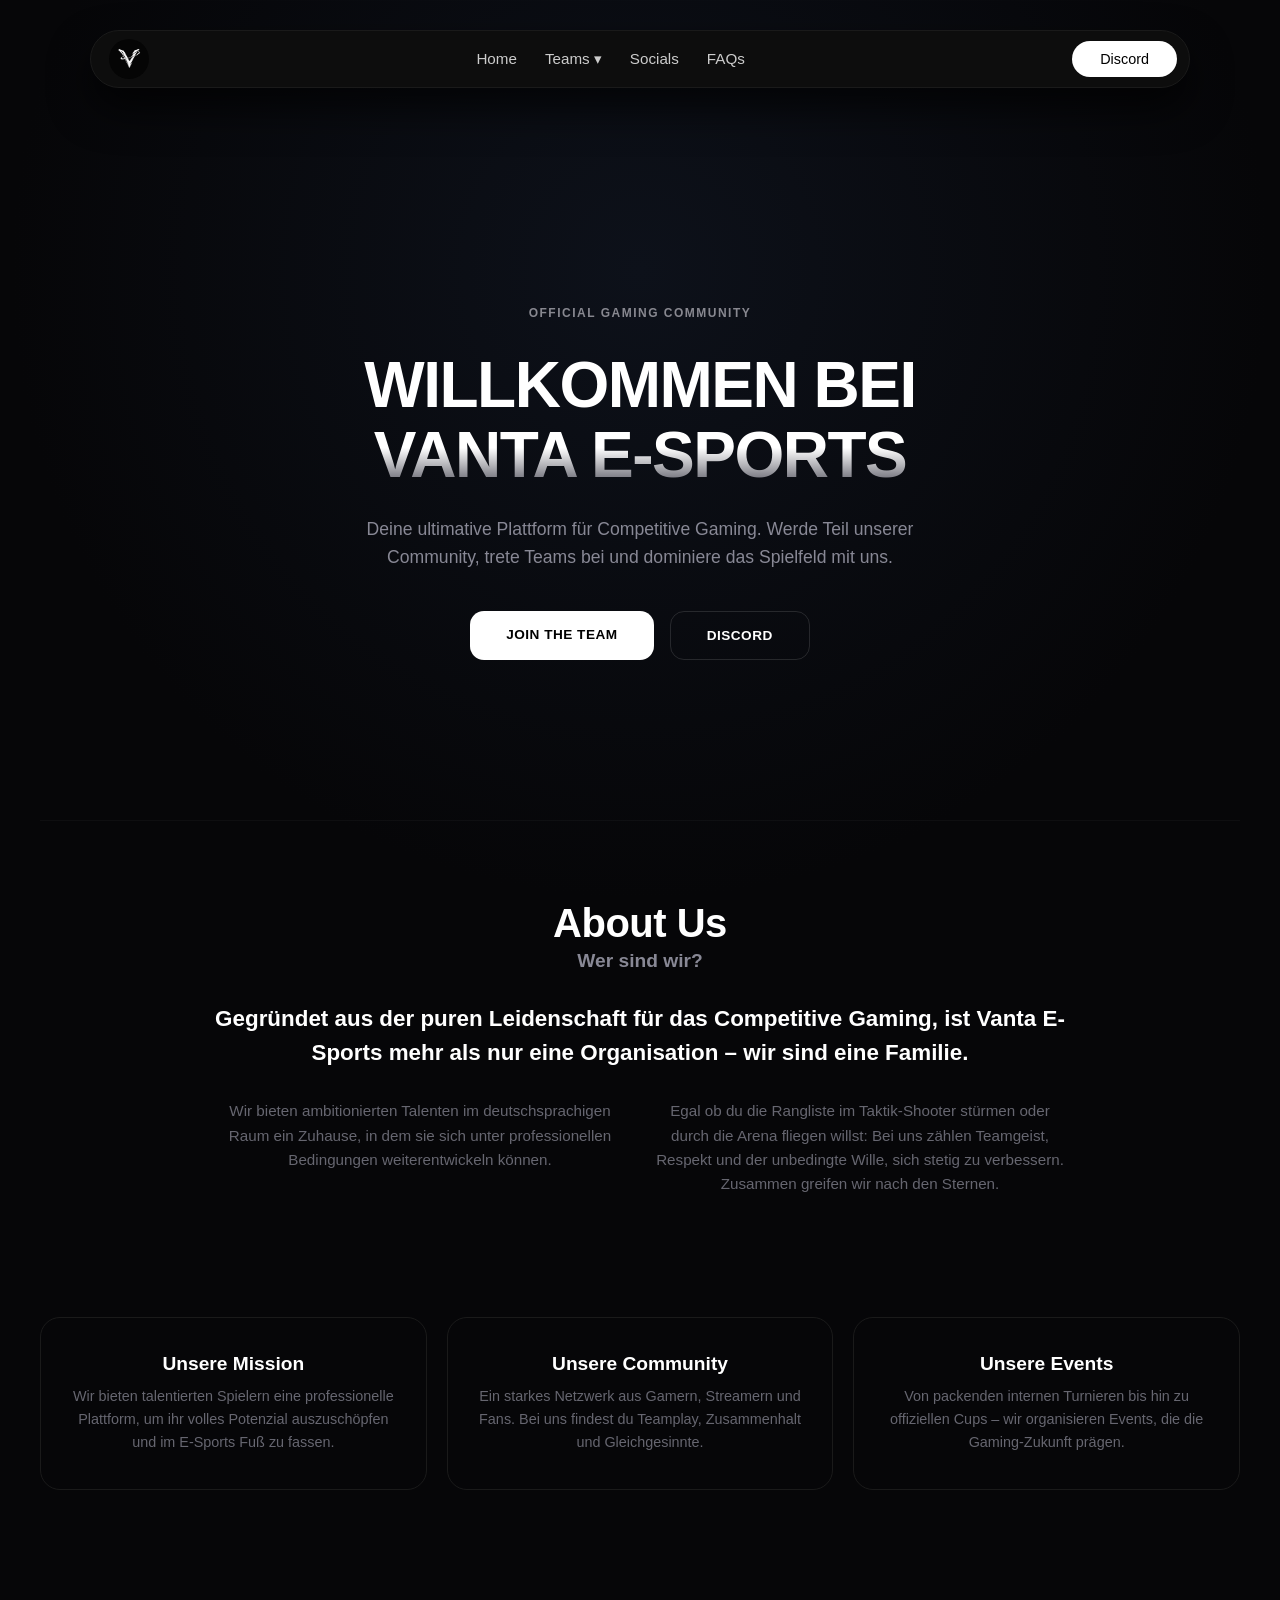
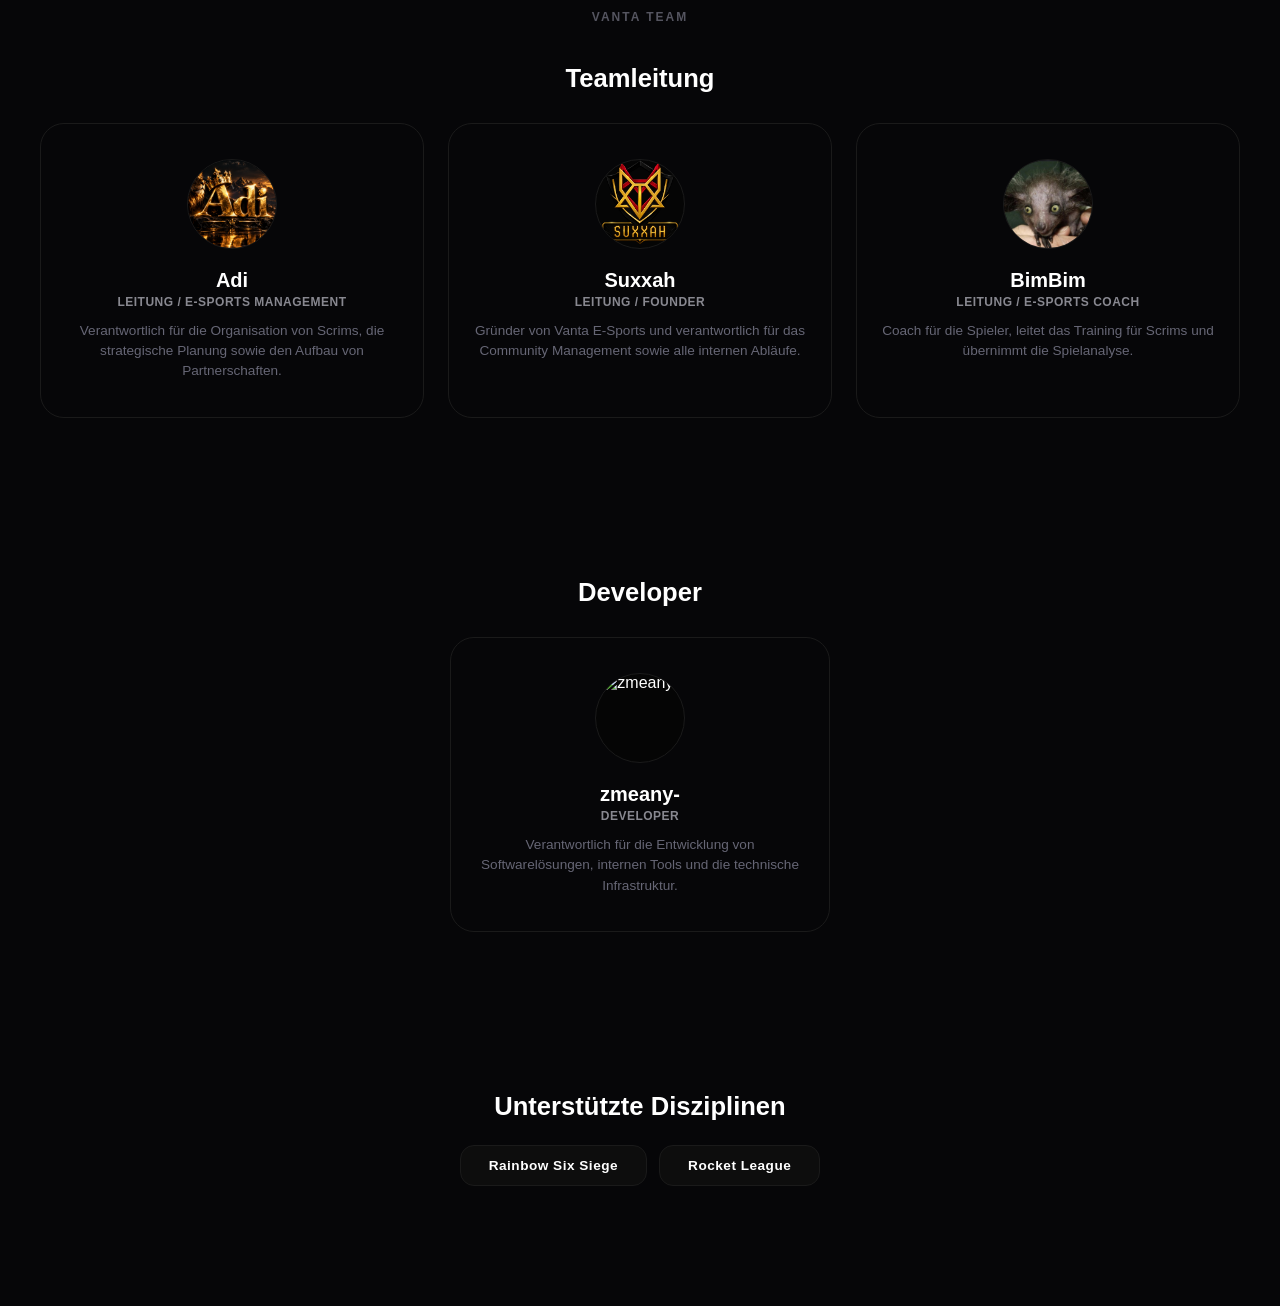
==== index.html @ f6808673 "Update Discord link in navigation" ====
<!DOCTYPE html>
<html lang="de">

<head>
    <meta charset="UTF-8">
    <meta name="viewport" content="width=device-width, initial-scale=1.0">
    <title>Vanta E-Sports</title>
    <link rel="stylesheet" href="css/style.css"> <!-- MAIN CSS -->
    <link rel="stylesheet" href="css/home.css">
    <link rel="icon" href="/assets/logo.png" type="image/png"> 
</head>

<body>


    <nav class="navbar">

        <a href="index.html" class="nav-logo">
            <img src="/assets/logo.png" alt="Vanta Logo">
        </a>

        <ul class="nav-menu">
            <li class="nav-item">
                <a href="/index.html" class="nav-link">Home</a>
            </li>


            <li class="nav-item">
                <span class="nav-link">Teams ▾</span>
                <ul class="dropdown-menu">
                    <li class="dropdown-item"><a href="/MainTeams.html">Team Übersicht</a></li>
                    <li class="dropdown-item"><a href="/Buildyourteam.html">Baue dein Team</a></li>
                </ul>
            </li>

            <li class="nav-item">
                <a href="/socials.html" class="nav-link">Socials</a>
            </li>

            <li class="nav-item">
                <a href="faqs.html" class="nav-link">FAQs</a>
            </li>
        </ul>


        <div class="nav-actions">
            <a href="https://discord.gg/jeNU2QtSdR" target="_blank" class="nav-btn-discord">Discord</a>
        </div>

    </nav>




    <main class="main-content">


        <header class="hero-section">
            <span class="hero-badge">Official Gaming Community</span>
            <h1 class="hero-title">WILLKOMMEN BEI <br><span class="highlight">VANTA E-SPORTS</span></h1>
            <p class="hero-subtitle">Deine ultimative Plattform für Competitive Gaming. Werde Teil unserer Community,
                trete Teams bei und dominiere das Spielfeld mit uns.</p>

            <div class="hero-cta-group">
                <a href="MainTeams.html" class="btn-primary">JOIN THE TEAM</a>
                <a href="https://discord.gg" target="_blank" class="btn-secondary">DISCORD</a>
            </div>
        </header>


        <section class="about-section">
            <div class="about-header">
                <h2>About Us</h2>
                <h3 class="about-subheading">Wer sind wir?</h3>
            </div>

            <div class="about-body">
                <p class="accent-text">
                    Gegründet aus der puren Leidenschaft für das Competitive Gaming, ist Vanta E-Sports mehr als nur
                    eine Organisation – wir sind eine Familie.
                </p>
                <div class="secondary-text">
                    <p>
                        Wir bieten ambitionierten Talenten im deutschsprachigen Raum ein Zuhause, in dem sie sich unter
                        professionellen Bedingungen weiterentwickeln können.
                    </p>
                    <p>
                        Egal ob du die Rangliste im Taktik-Shooter stürmen oder durch die Arena fliegen willst: Bei uns
                        zählen Teamgeist, Respekt und der unbedingte Wille, sich stetig zu verbessern. Zusammen greifen
                        wir nach den Sternen.
                    </p>
                </div>
            </div>
        </section>


        <section class="cards-section">
            <div class="cards-grid">
                <div class="info-card">
                    <h3>Unsere Mission</h3>
                    <p>Wir bieten talentierten Spielern eine professionelle Plattform, um ihr volles Potenzial
                        auszuschöpfen und im E-Sports Fuß zu fassen.</p>
                </div>
                <div class="info-card">
                    <h3>Unsere Community</h3>
                    <p>Ein starkes Netzwerk aus Gamern, Streamern und Fans. Bei uns findest du Teamplay, Zusammenhalt
                        und Gleichgesinnte.</p>
                </div>
                <div class="info-card">
                    <h3>Unsere Events</h3>
                    <p>Von packenden internen Turnieren bis hin zu offiziellen Cups – wir organisieren Events, die die
                        Gaming-Zukunft prägen.</p>
                </div>
            </div>
        </section>


        <section class="management-section">
            <span class="section-badge" style="text-align: center; display: block;">VANTA TEAM</span>
            <h2 class="section-heading-small">Teamleitung</h2>

            <div class="management-grid">
                <div class="member-card">
                    <div class="member-avatar-wrapper">
                        <img src="assets/TEAMLOGOS/Leader1.png" alt="Adi" class="member-avatar">
                    </div>
                    <h3 class="member-name">Adi</h3>
                    <span class="member-role">Leitung / E-Sports Management</span>
                    <p class="member-bio">Verantwortlich für die Organisation von Scrims, die strategische Planung sowie
                        den Aufbau von Partnerschaften.</p>
                </div>

                <div class="member-card">
                    <div class="member-avatar-wrapper">
                        <img src="assets/TEAMLOGOS/Leader2.png" alt="Suxxah" class="member-avatar">
                    </div>
                    <h3 class="member-name">Suxxah</h3>
                    <span class="member-role">Leitung / Founder</span>
                    <p class="member-bio">Gründer von Vanta E-Sports und verantwortlich für das Community Management
                        sowie alle internen Abläufe.</p>
                </div>

                <div class="member-card">
                    <div class="member-avatar-wrapper">
                        <img src="assets/TEAMLOGOS/Leader3.png" alt="BimBim" class="member-avatar">
                    </div>
                    <h3 class="member-name">BimBim</h3>
                    <span class="member-role">Leitung / E-Sports Coach</span>
                    <p class="member-bio">Coach für die Spieler, leitet das Training für Scrims und übernimmt die
                        Spielanalyse.</p>
                </div>
            </div>
        </section>


        <section class="management-section">
            <h2 class="section-heading-small">Developer</h2>
            <div class="management-grid dev-single-center">
                <div class="member-card">
                    <div class="member-avatar-wrapper">
                        <img src="assets/TEAMLOGOS/Dev1.png" alt="zmeany-" class="member-avatar">
                    </div>
                    <h3 class="member-name">zmeany-</h3>
                    <span class="member-role">Developer</span>
                    <p class="member-bio">Verantwortlich für die Entwicklung von Softwarelösungen, internen Tools und
                        die technische Infrastruktur.</p>
                </div>
            </div>
        </section>


        <section class="games-section-compact">
            <h2 class="section-heading-small">Unterstützte Disziplinen</h2>
            <div class="games-badge-container">
                <div class="game-mini-badge">Rainbow Six Siege</div>
                <div class="game-mini-badge">Rocket League</div>
            </div>
        </section>

    </main>



</body>

</html>
---- css/style.css ----
/* Globale Einstellungen */
* {
    box-sizing: border-box;
    margin: 0;
    padding: 0;
}

#space-background {
    position: fixed;
    top: 0;
    left: 0;
    width: 100vw;
    height: 100vh;
    z-index: -1;
    pointer-events: none;
    /* HIER GEÄNDERT: Ein moderner, edler Dunkelblau-Ton statt Tiefschwarz */
    background-color: #08080a; 
}


/* --- DER NEUE ULTRAMINIMALISTISCHE HINTERGRUND --- */
body {
    position: relative;
    /* Ein edles, extrem dunkles Anthrazit-Mattschwarz */
    background-color: #060608; 
    
    /* Ein ganz dezenter, rauchig-blauer Lichtschein genau in der Mitte der Seite */
    background-image: radial-gradient(circle at 50% 30%, #0d111a 0%, #060608 70%);
    background-attachment: fixed; /* Lichtschein bleibt beim Scrollen an Ort und Stelle */
    
    color: #ffffff;
    font-family: -apple-system, BlinkMacSystemFont, 'Segoe UI', Roboto, sans-serif;
    padding-top: 140px; 
    overflow-x: hidden;
    
    /* Smooth In beim Laden der Seite */
    animation: fadeInPage 1.2s ease-out forwards;
}

@keyframes fadeInPage {
    from { opacity: 0; }
    to { opacity: 1; }
}


/* Die schwebende Navbar aus deinem Beispielbild */
.navbar {
    position: fixed;
    top: 30px;
    left: 50%;
    transform: translateX(-50%);
    width: 95%;
    max-width: 1100px;
    background-color: #0d0d0d; /* Sehr dunkles Anthrazit */
    border: 1px solid #1a1a1a; /* Der feine, dezente Rand */
    padding: 8px 12px;         /* Weniger Innenabstand oben/unten für einen schlanken Look */
    border-radius: 100px;      /* Komplett rund herum abgerundet */
    display: flex;
    align-items: center;
    justify-content: space-between;
    z-index: 1000;
    box-shadow: 0 20px 40px rgba(0, 0, 0, 0.7);
}

/* Linker Bereich: Rundes Logo wie im Beispiel */
.nav-logo {
    display: flex;
    align-items: center;
    gap: 12px;
    text-decoration: none;
    color: #ffffff;
    font-weight: 600;
    font-size: 1.1rem;
    padding-left: 6px;
}

/* Macht dein weißes Logo rund mit schwarzem Icon-Effekt oder hält es sauber im Kreis */
.nav-logo img {
    height: 40px;
    width: 40px;
    background-color: #050505; /* Weißer Kreis-Hintergrund wie im Bild */
    border-radius: 50%;
    padding: 6px;              /* Abstand zum Rand des Kreises */
    object-fit: contain;
}

/* Mittlerer Bereich: Links & Dropdown */
.nav-menu {
    display: flex;
    align-items: center;
    list-style: none;
    gap: 28px;
}

.nav-item {
    position: relative;
}

.nav-link {
    color: #cccccc; /* Etwas helleres Grau für bessere Lesbarkeit */
    text-decoration: none;
    font-size: 0.95rem;
    font-weight: 400;
    transition: color 0.2s ease;
    cursor: pointer;
}

.nav-link:hover {
    color: #ffffff;
}

/* --- DROPDOWN DESIGN --- */
.dropdown-menu {
    position: absolute;
    top: 140%;
    left: 50%;
    transform: translateX(-50%) translateY(10px);
    background-color: #0d0d0d;
    border: 1px solid #1a1a1a;
    border-radius: 14px;
    list-style: none;
    padding: 6px 0;
    min-width: 150px;
    box-shadow: 0 10px 25px rgba(0,0,0,0.8);
    opacity: 0;
    visibility: hidden;
    transition: all 0.2s ease;
}

.nav-item:hover .dropdown-menu {
    opacity: 1;
    visibility: visible;
    transform: translateX(-50%) translateY(0);
}

.dropdown-item a {
    display: block;
    color: #a0a0a0;
    text-decoration: none;
    padding: 10px 20px;
    font-size: 0.9rem;
    transition: all 0.2s ease;
}

.dropdown-item a:hover {
    color: #ffffff;
    background-color: #161616;
}

/* Rechter Bereich: Kapsel-Button für Discord */
.nav-btn-discord {
    background-color: #ffffff;
    color: #000000;
    text-decoration: none;
    font-size: 0.9rem;
    font-weight: 500;
    padding: 10px 28px;
    border-radius: 100px; /* Perfekte Kapsel-Form wie das "Sign Up" im Bild */
    transition: background-color 0.2s ease;
}

.nav-btn-discord:hover {
    background-color: #e0e0e0;
}
---- css/home.css ----
.main-content {
    width: 95%;
    max-width: 1200px;
    margin: 80px auto 120px auto; 
    display: flex;
    flex-direction: column;
    gap: 120px; /* Großer, edler Abstand beim Runterscrollen */
}

/* Sektions-Badges (Kleine Texte über den Überschriften) */
.section-badge {
    display: block;
    color: #555560;
    font-size: 0.75rem;
    font-weight: 700;
    text-transform: uppercase;
    letter-spacing: 2px;
    margin-bottom: 8px;
    text-align: center; /* Zentriert */
}

/* ==========================================================================
   2. HERO SECTION (Komplett zentrierter Einstieg ganz oben)
   ========================================================================== */
.hero-section {
    padding: 80px 0 40px 0;
    display: flex;
    flex-direction: column;
    align-items: center; /* Zentriert alle Elemente horizontal */
    text-align: center;   /* Zentriert den Text selbst */
}

.hero-badge {
    display: inline-block;
    background-color: rgba(255, 255, 255, 0);
    color: #888890;
    font-size: 0.75rem;
    font-weight: 700;
    text-transform: uppercase;
    letter-spacing: 1.5px;
    padding: 6px 16px;
    border-radius: 100px;
    margin-bottom: 24px;
}

.hero-title {
    font-size: 4rem; 
    font-weight: 900;
    line-height: 1.1;
    letter-spacing: -1.5px;
    color: #ffffff;
    max-width: 850px; /* Verhindert, dass der Titel zu breit bricht */
}

/* Edler Carbon-Verlauf für den Teamnamen */
.hero-title .highlight {
    background: linear-gradient(180deg, #ffffff 40%, #444450 100%);
    background-clip: text;
    -webkit-background-clip: text;
    -webkit-text-fill-color: transparent;
}

.hero-subtitle {
    font-size: 1.1rem;
    color: #888895;
    line-height: 1.6;
    margin-top: 24px;
    max-width: 600px; /* Hält den Text kompakt in der Mitte */
}

.hero-cta-group {
    display: flex;
    justify-content: center; /* Zentriert die Buttons nebeneinander */
    gap: 16px;
    margin-top: 40px;
}

.btn-primary {
    display: inline-block;
    background-color: #ffffff;
    color: #000000;
    text-decoration: none;
    font-size: 0.85rem;
    font-weight: 700;
    text-transform: uppercase;
    letter-spacing: 0.5px;
    padding: 16px 36px;
    border-radius: 14px;
    transition: all 0.2s ease;
}

.btn-primary:hover {
    background-color: #e0e0e5;
    transform: translateY(-2px);
}

.btn-secondary {
    display: inline-block;
    background-color: transparent;
    color: #ffffff;
    border: 1px solid rgba(255, 255, 255, 0.12);
    text-decoration: none;
    font-size: 0.85rem;
    font-weight: 700;
    text-transform: uppercase;
    letter-spacing: 0.5px;
    padding: 16px 36px;
    border-radius: 14px;
    transition: all 0.2s ease;
}

.btn-secondary:hover {
    background-color: rgba(255, 255, 255, 0.04);
    border-color: rgba(255, 255, 255, 0.5);
    transform: translateY(-2px);
}

/* ==========================================================================
   3. ABOUT SECTION (Zentriertes Layout beim Runterscrollen)
   ========================================================================== */
.about-section {
    display: flex;
    flex-direction: column;
    align-items: center;
    text-align: center;
    border-top: 1px solid rgba(255, 255, 255, 0.03);
    padding-top: 80px;
}

.about-header h2 {
    font-size: 2.5rem;
    font-weight: 900;
    letter-spacing: -0.5px;
    margin-bottom: 4px;
}

.about-subheading {
    font-size: 1.2rem;
    font-weight: 600;
    color: #888895;
    margin-bottom: 30px;
}

.about-body {
    max-width: 850px; /* Hält den gesamten Block schön lesbar zentriert */
}

.about-body .accent-text {
    font-size: 1.4rem;
    font-weight: 600;
    line-height: 1.5;
    color: #ffffff;
    margin-bottom: 30px;
}

/* Die beiden Textblöcke stehen nebeneinander, sind aber in sich zentriert */
.about-body .secondary-text {
    display: grid;
    grid-template-columns: 1fr 1fr;
    gap: 30px;
    color: #666670;
    font-size: 0.95rem;
    line-height: 1.6;
    text-align: center;
}

/* ==========================================================================
   4. THE 3 INFO CARDS (Perfekt zentriert im Layout)
   ========================================================================== */
.cards-grid {
    display: grid;
    grid-template-columns: repeat(auto-fit, minmax(280px, 1fr));
    gap: 20px;
}

.info-card {
    background-color: #0d0d0d00;
    border: 1px solid #1a1a1a;
    border-radius: 20px;
    padding: 35px 25px;
    text-align: center; /* Inhalt der Karten zentriert */
    transition: all 0.3s ease;
}

.card-num {
    font-size: 0.8rem;
    font-weight: 700;
    color: rgba(255, 255, 255, 0.15);
    margin-bottom: 15px;
    /* HIER GEÄNDERT: "monospace" entfernt, damit es die Plus Jakarta Sans nutzt */
    letter-spacing: 1px;
}

.info-card h3 {
    font-size: 1.2rem;
    font-weight: 700;
    color: #ffffff;
    margin-bottom: 10px;
}

.info-card p {
    color: #666670;
    font-size: 0.9rem;
    line-height: 1.6;
}

.info-card:hover {
    transform: translateY(-4px);
    border-color: rgba(255, 255, 255, 0.2);
    background-color: #121216;
}

/* ==========================================================================
   5. TEAMLEITUNG & DEVELOPER CARDS (Bereits zentriert)
   ========================================================================== */
.management-grid {
    display: grid;
    grid-template-columns: repeat(auto-fit, minmax(280px, 1fr));
    gap: 24px;
    margin-top: 30px;
}

.dev-single-center {
    grid-template-columns: 1fr;
    max-width: 380px;
    margin: 30px auto 0 auto;
}

.member-card {
    background-color: #0d0d0d00;
    border: 1px solid #1a1a1a;
    border-radius: 24px;
    padding: 35px 25px;
    text-align: center;
    transition: all 0.3s ease;
}

.member-card:hover {
    transform: translateY(-4px);
    border-color: rgba(255, 255, 255, 0.2);
    background-color: #121216;
}

.member-avatar-wrapper {
    width: 90px;
    height: 90px;
    margin: 0 auto 20px auto;
    border-radius: 50%;
    background-color: #050505;
    border: 1px solid #1a1a1a;
    overflow: hidden;
}

.member-avatar {
    width: 100%;
    height: 100%;
    object-fit: cover;
}

.member-name {
    font-size: 1.25rem;
    font-weight: 700;
    color: #ffffff;
}

.member-role {
    display: inline-block;
    font-size: 0.75rem;
    font-weight: 600;
    color: #888890;
    text-transform: uppercase;
    letter-spacing: 0.5px;
    margin-bottom: 12px;
}

.member-bio {
    color: #666675;
    font-size: 0.85rem;
    line-height: 1.5;
}

.section-heading-small {
    font-size: 1.6rem;
    font-weight: 800;
    text-align: center;
    margin-top: 40px;
}

/* ==========================================================================
   6. DISZIPLINEN BADGES
   ========================================================================== */
.games-badge-container {
    display: flex;
    justify-content: center;
    gap: 12px;
    flex-wrap: wrap;
    margin-top: 24px;
}

.game-mini-badge {
    background-color: #0d0d0d;
    border: 1px solid #1a1a1a;
    color: #ffffff;
    font-size: 0.85rem;
    font-weight: 600;
    padding: 12px 28px;
    border-radius: 14px;
    letter-spacing: 0.5px;
}

/* MOBILE ANPASSUNGEN */
@media (max-width: 900px) {
    .about-body .secondary-text { grid-template-columns: 1fr; }
    .hero-title { font-size: 2.5rem; }
    .hero-cta-group { flex-direction: column; width: 100%; max-width: 300px; }
}
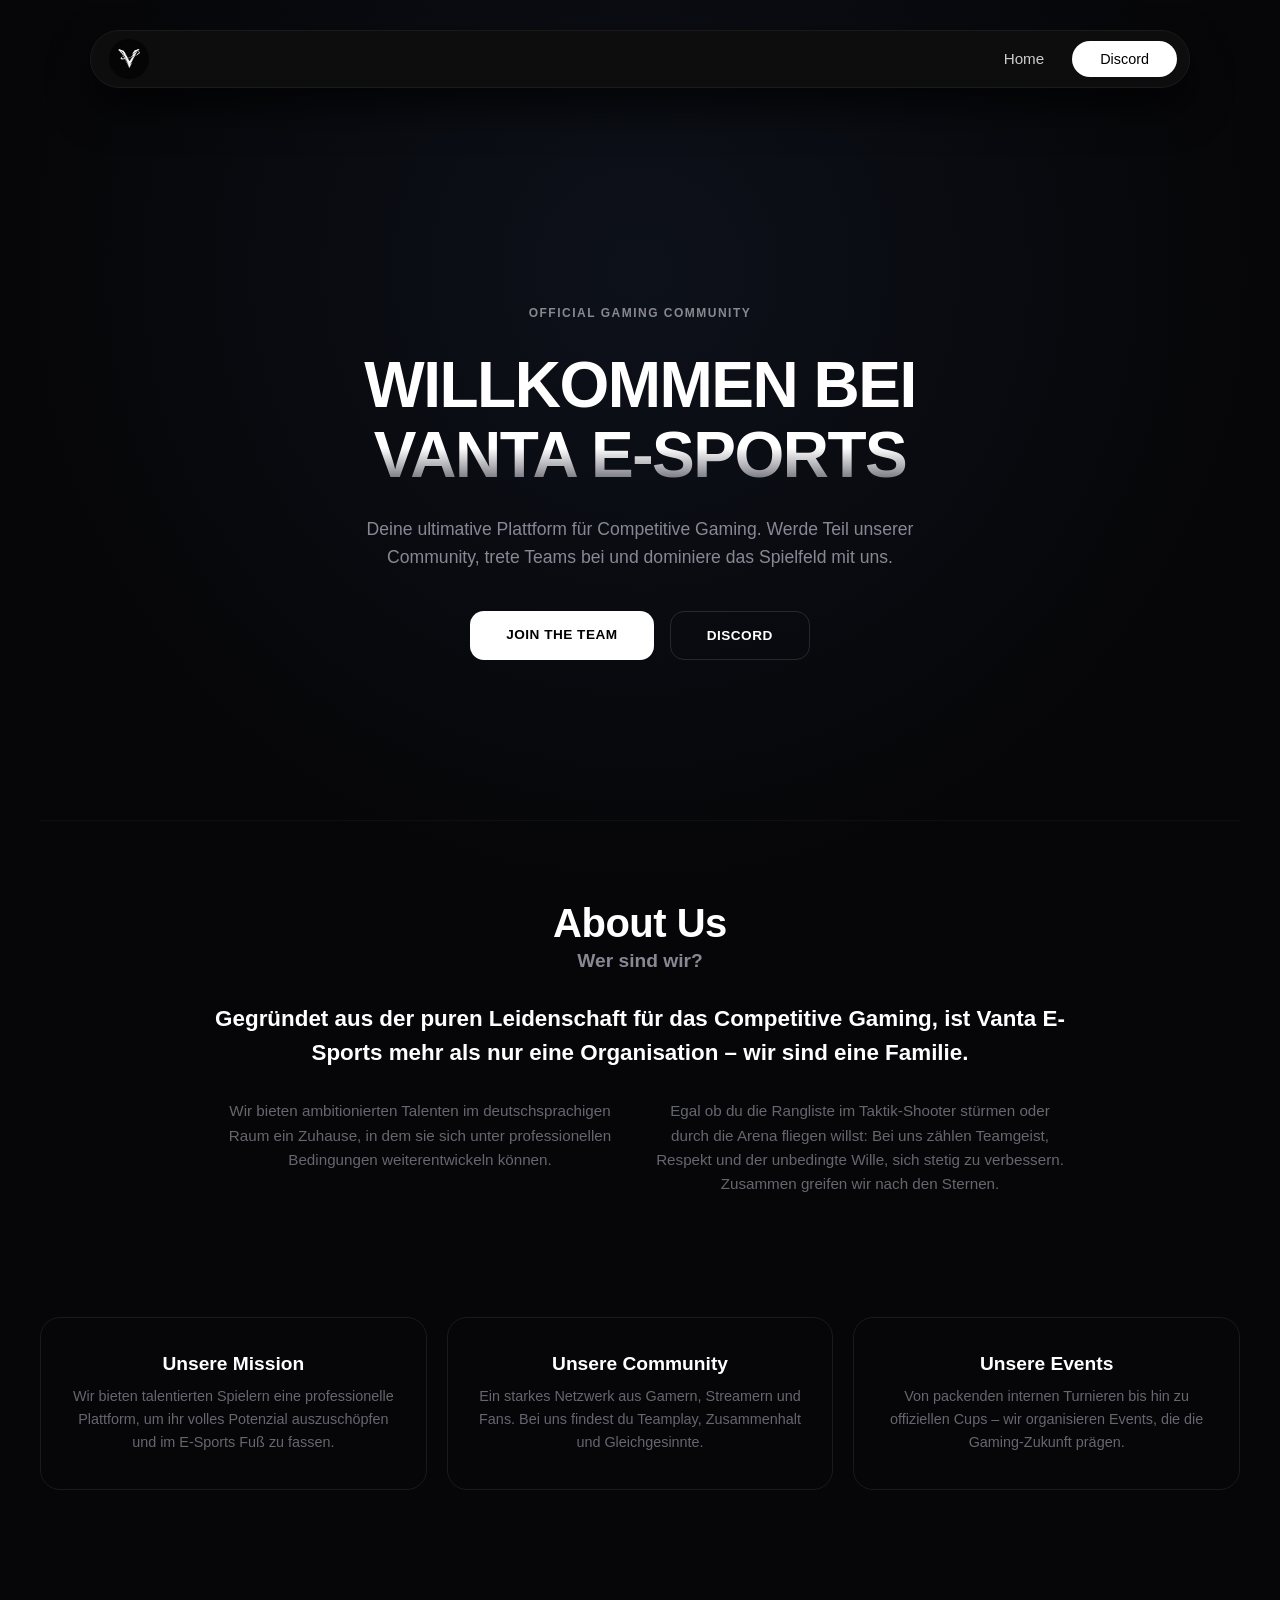
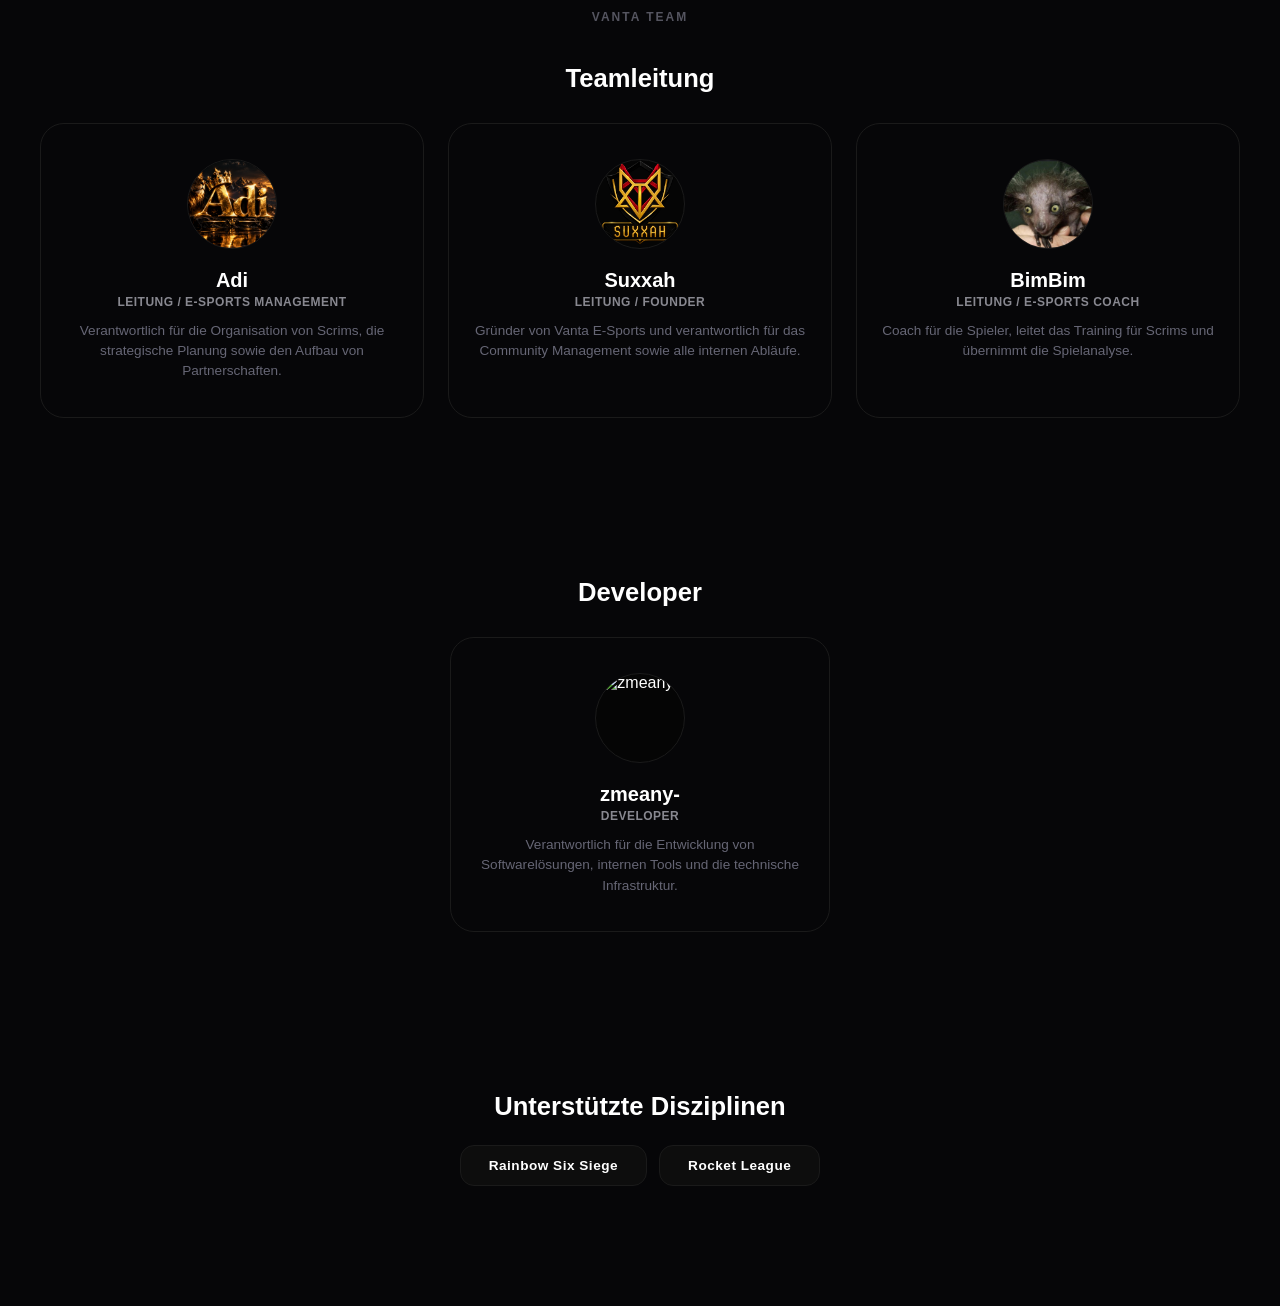
==== commit b1628630: "Remove commented 'Teams' dropdown from index.html Removed commented-out 'Teams' dropdown from naviga" ====
--- a/index.html
+++ b/index.html
@@ -7,7 +7,8 @@
     <title>Vanta E-Sports</title>
     <link rel="stylesheet" href="css/style.css"> <!-- MAIN CSS -->
     <link rel="stylesheet" href="css/home.css">
-    <link rel="icon" href="/assets/logo.png" type="image/png"> 
+    <link rel="icon" href="assets/logo.png" type="image/png"> 
+    <link rel="icon" type="image/x-icon" href="/assets/fav.ico">
 </head>
 
 <body>
@@ -24,7 +25,7 @@
                 <a href="/index.html" class="nav-link">Home</a>
             </li>
 
-
+            <!--
             <li class="nav-item">
                 <span class="nav-link">Teams ▾</span>
                 <ul class="dropdown-menu">
@@ -42,7 +43,7 @@
             </li>
         </ul>
 
-
+        -->
         <div class="nav-actions">
             <a href="https://discord.gg/jeNU2QtSdR" target="_blank" class="nav-btn-discord">Discord</a>
         </div>
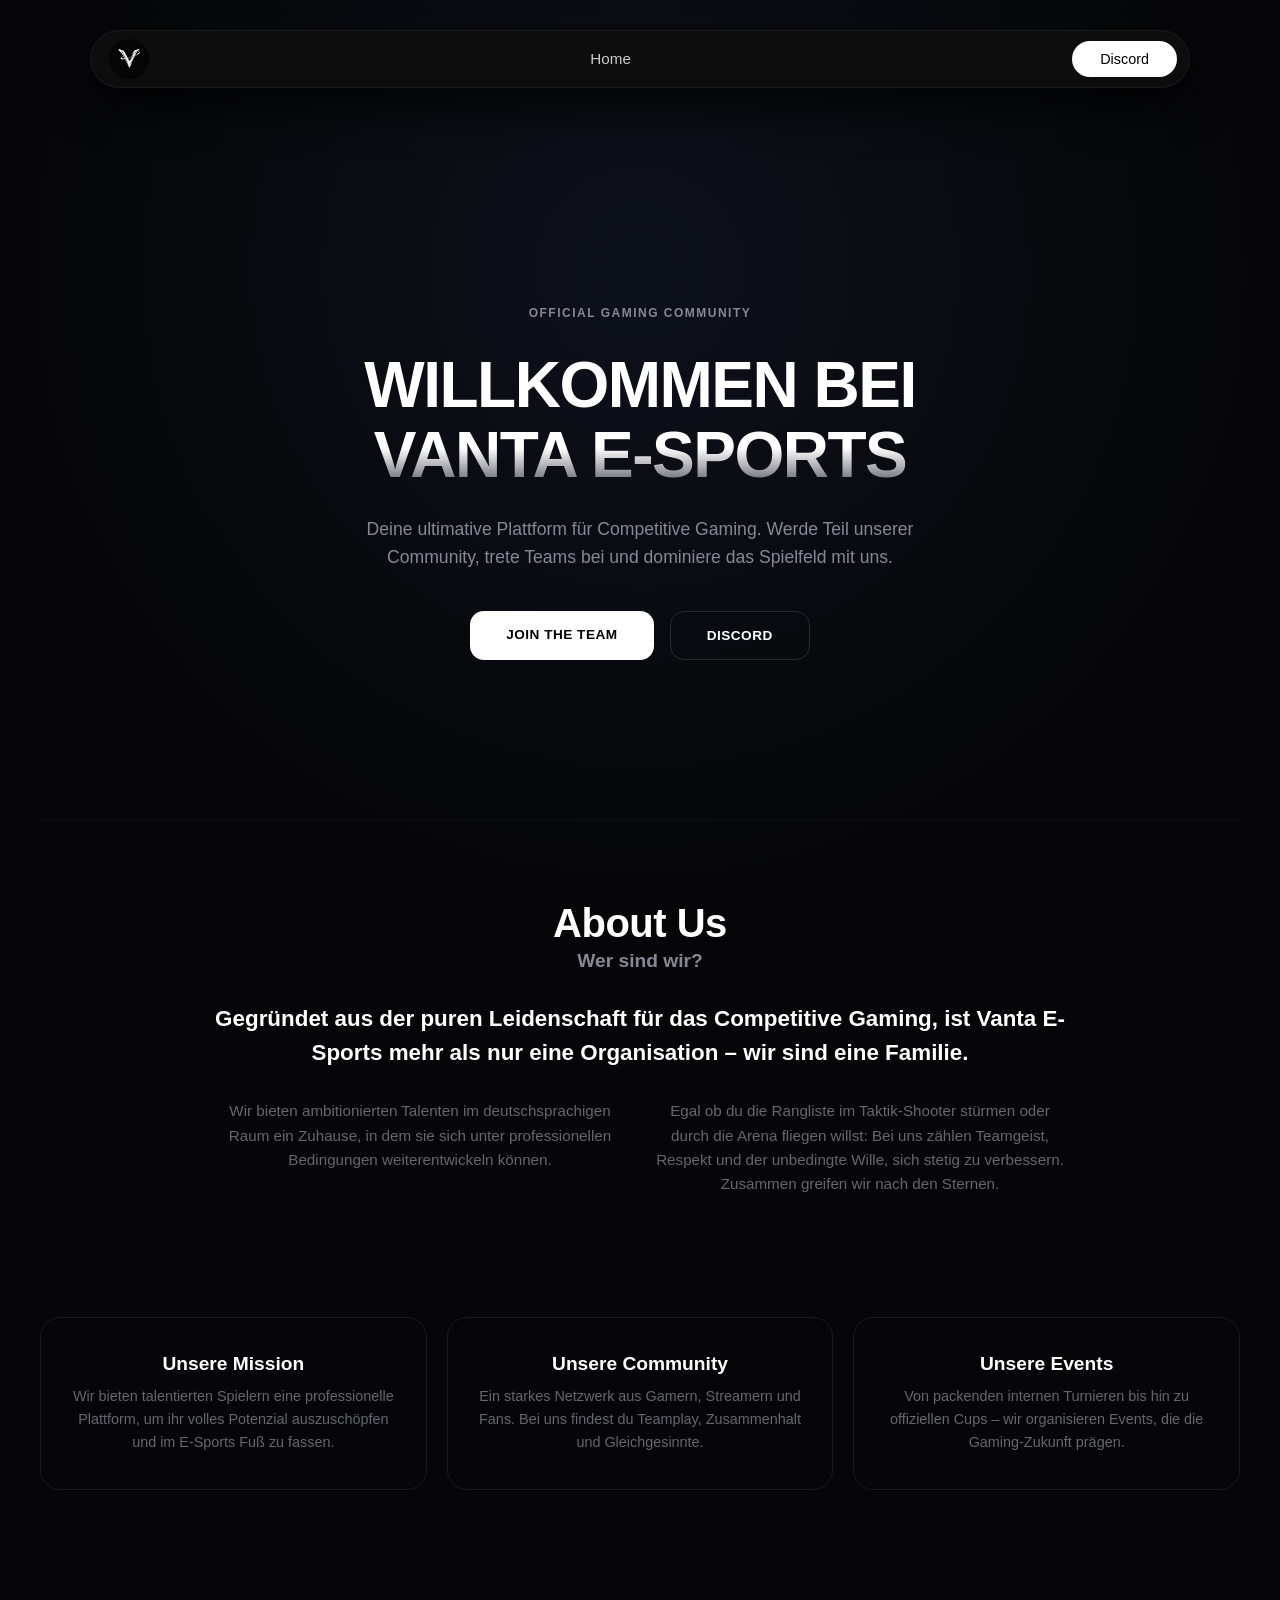
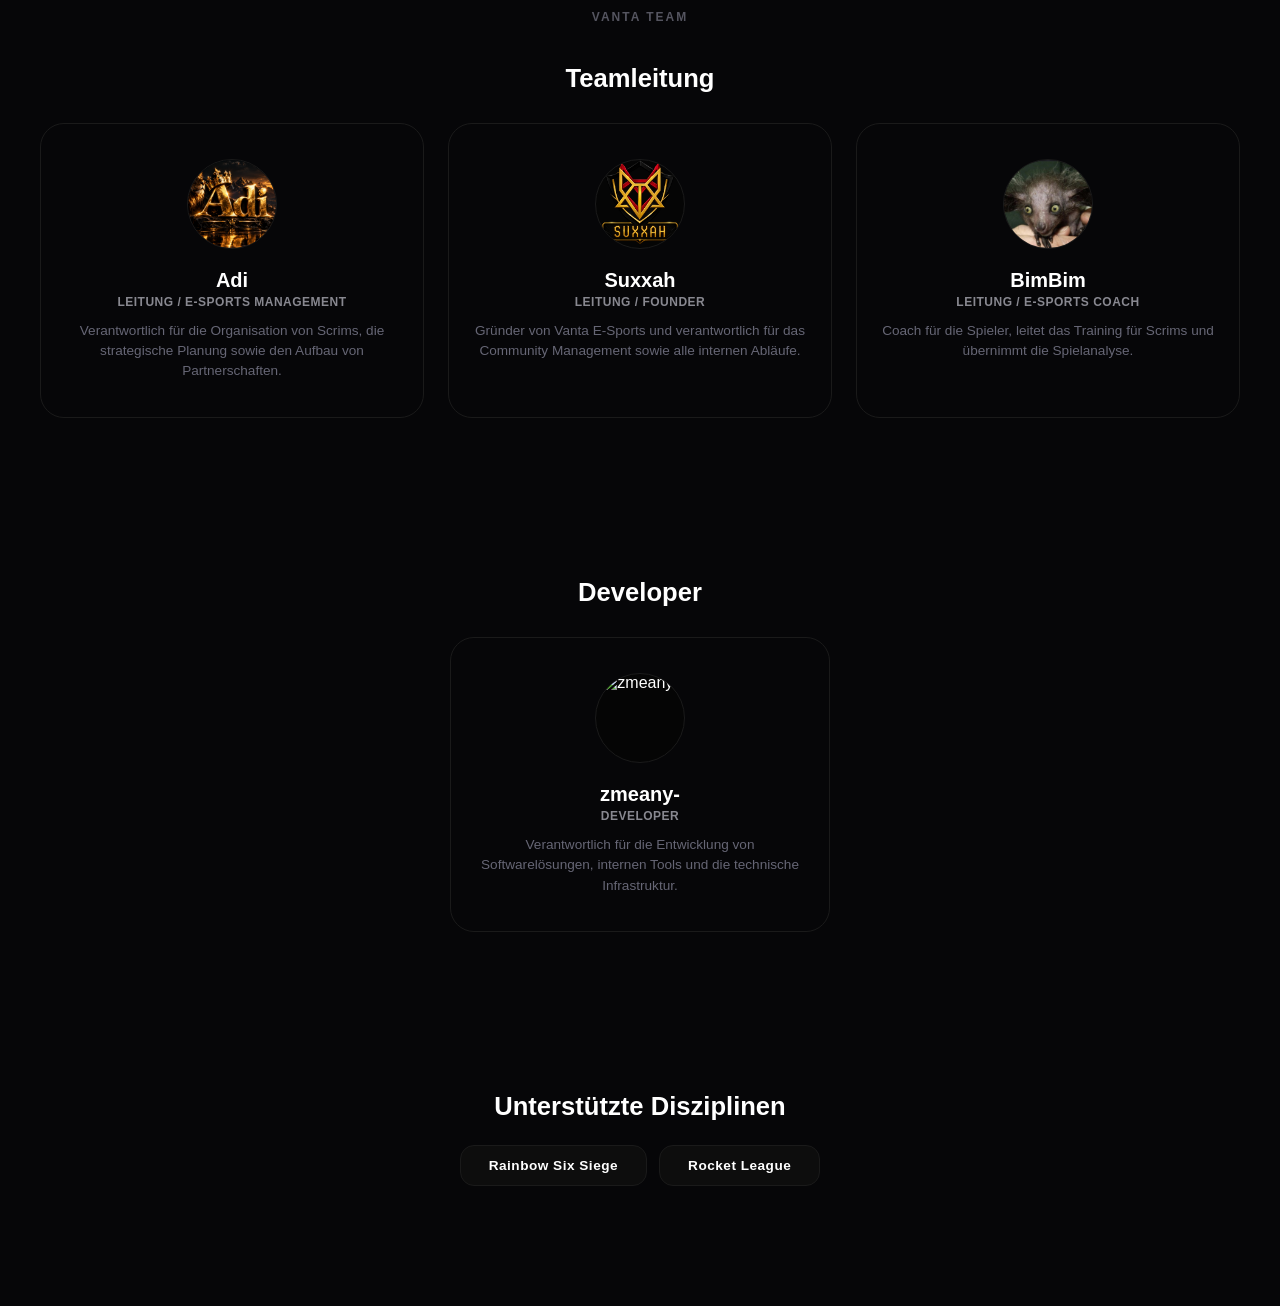
==== commit 15476f16: "Remove commented-out navigation items from index.html" ====
--- a/index.html
+++ b/index.html
@@ -41,9 +41,9 @@
             <li class="nav-item">
                 <a href="faqs.html" class="nav-link">FAQs</a>
             </li>
+            -->
         </ul>
-
-        -->
+            
         <div class="nav-actions">
             <a href="https://discord.gg/jeNU2QtSdR" target="_blank" class="nav-btn-discord">Discord</a>
         </div>
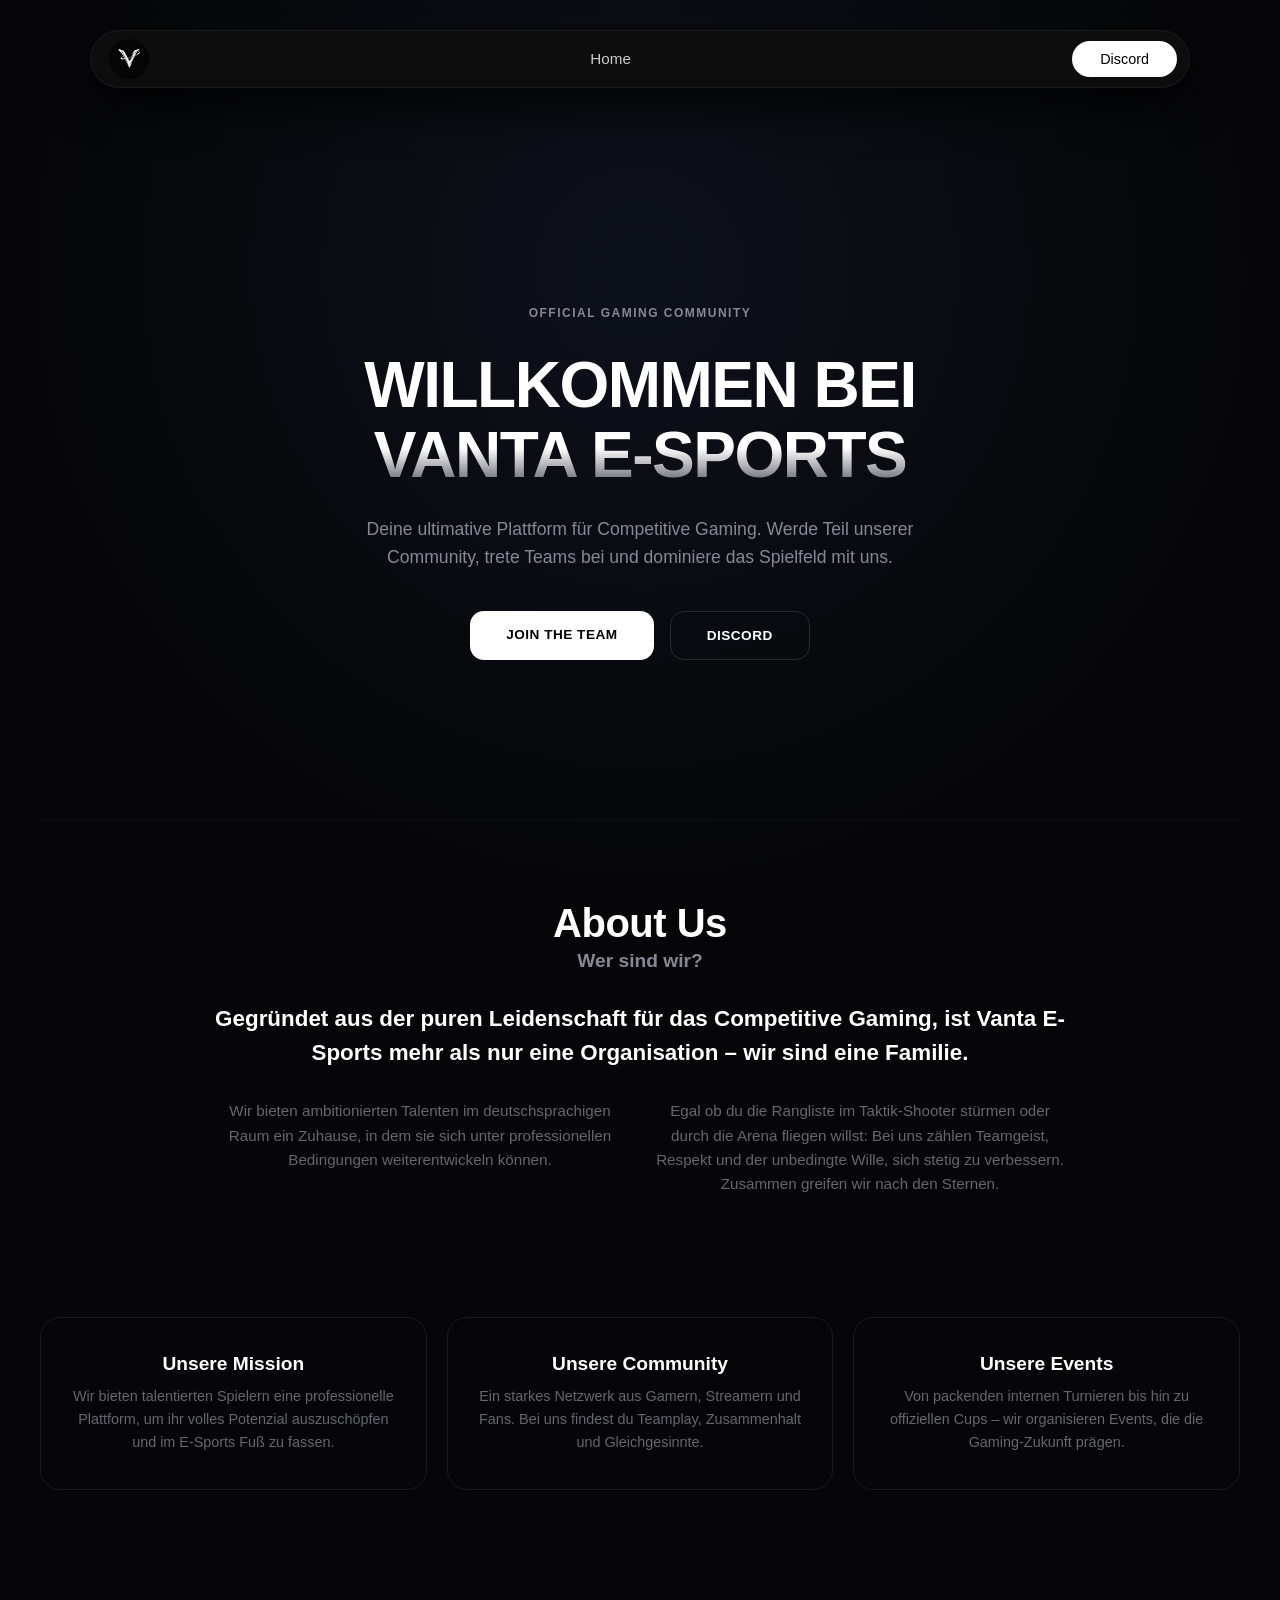
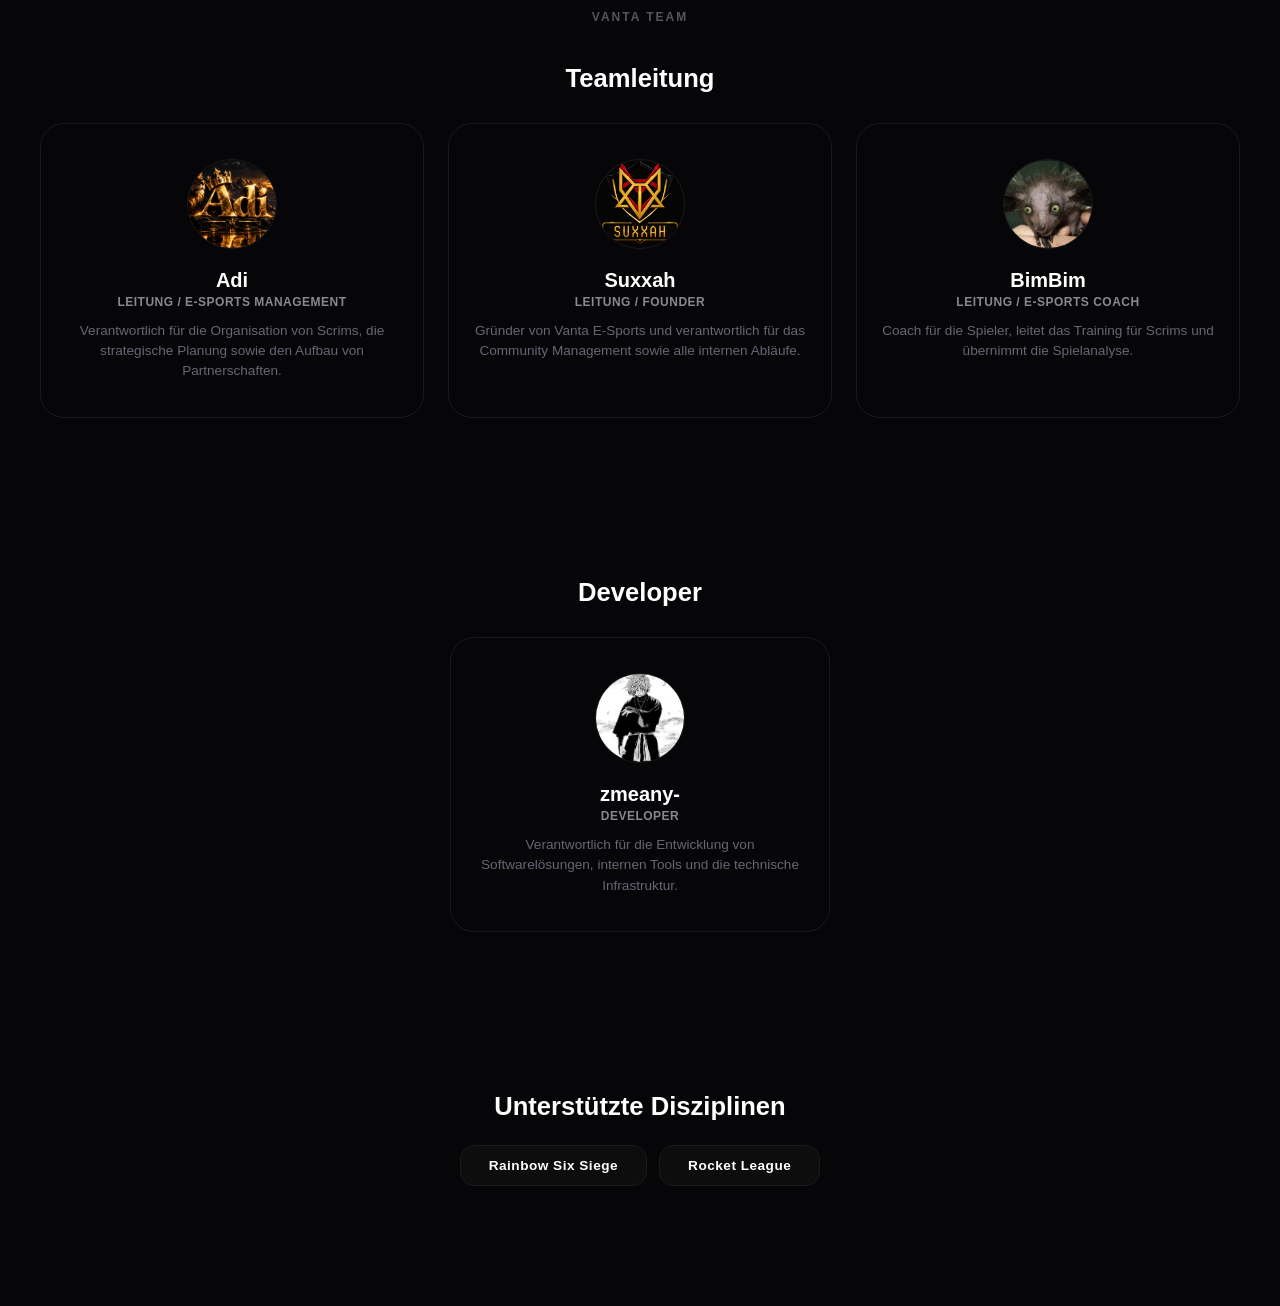
==== commit f0992359: "Fix image source for developer avatar" ====
--- a/index.html
+++ b/index.html
@@ -8,7 +8,7 @@
     <link rel="stylesheet" href="css/style.css"> <!-- MAIN CSS -->
     <link rel="stylesheet" href="css/home.css">
     <link rel="icon" href="assets/logo.png" type="image/png"> 
-    <link rel="icon" type="image/x-icon" href="/assets/fav.ico">
+    <link rel="icon" type="image/x-icon" href="assets/fav.ico">
 </head>
 
 <body>
@@ -159,7 +159,7 @@
             <div class="management-grid dev-single-center">
                 <div class="member-card">
                     <div class="member-avatar-wrapper">
-                        <img src="assets/TEAMLOGOS/Dev1.png" alt="zmeany-" class="member-avatar">
+                        <img src="assets/TEAMLOGOS/dev1.png" alt="zmeany-" class="member-avatar">
                     </div>
                     <h3 class="member-name">zmeany-</h3>
                     <span class="member-role">Developer</span>
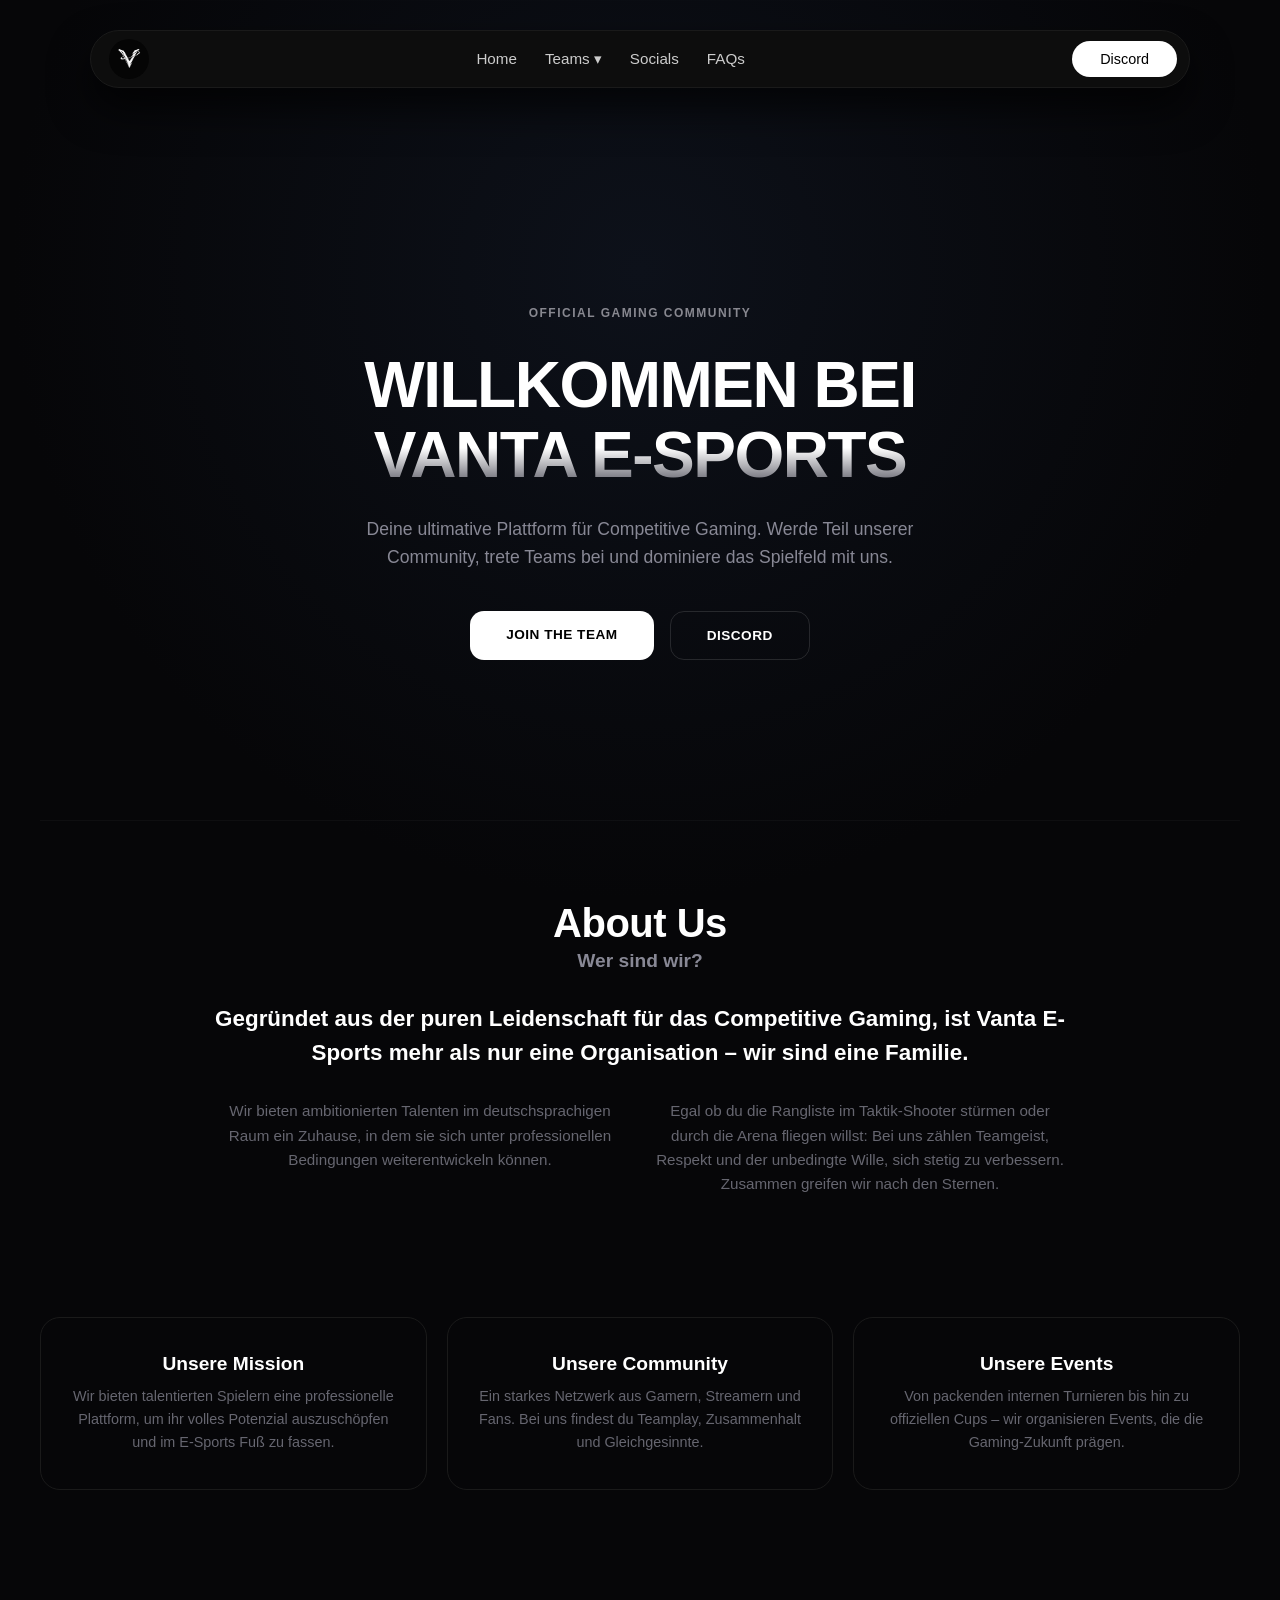
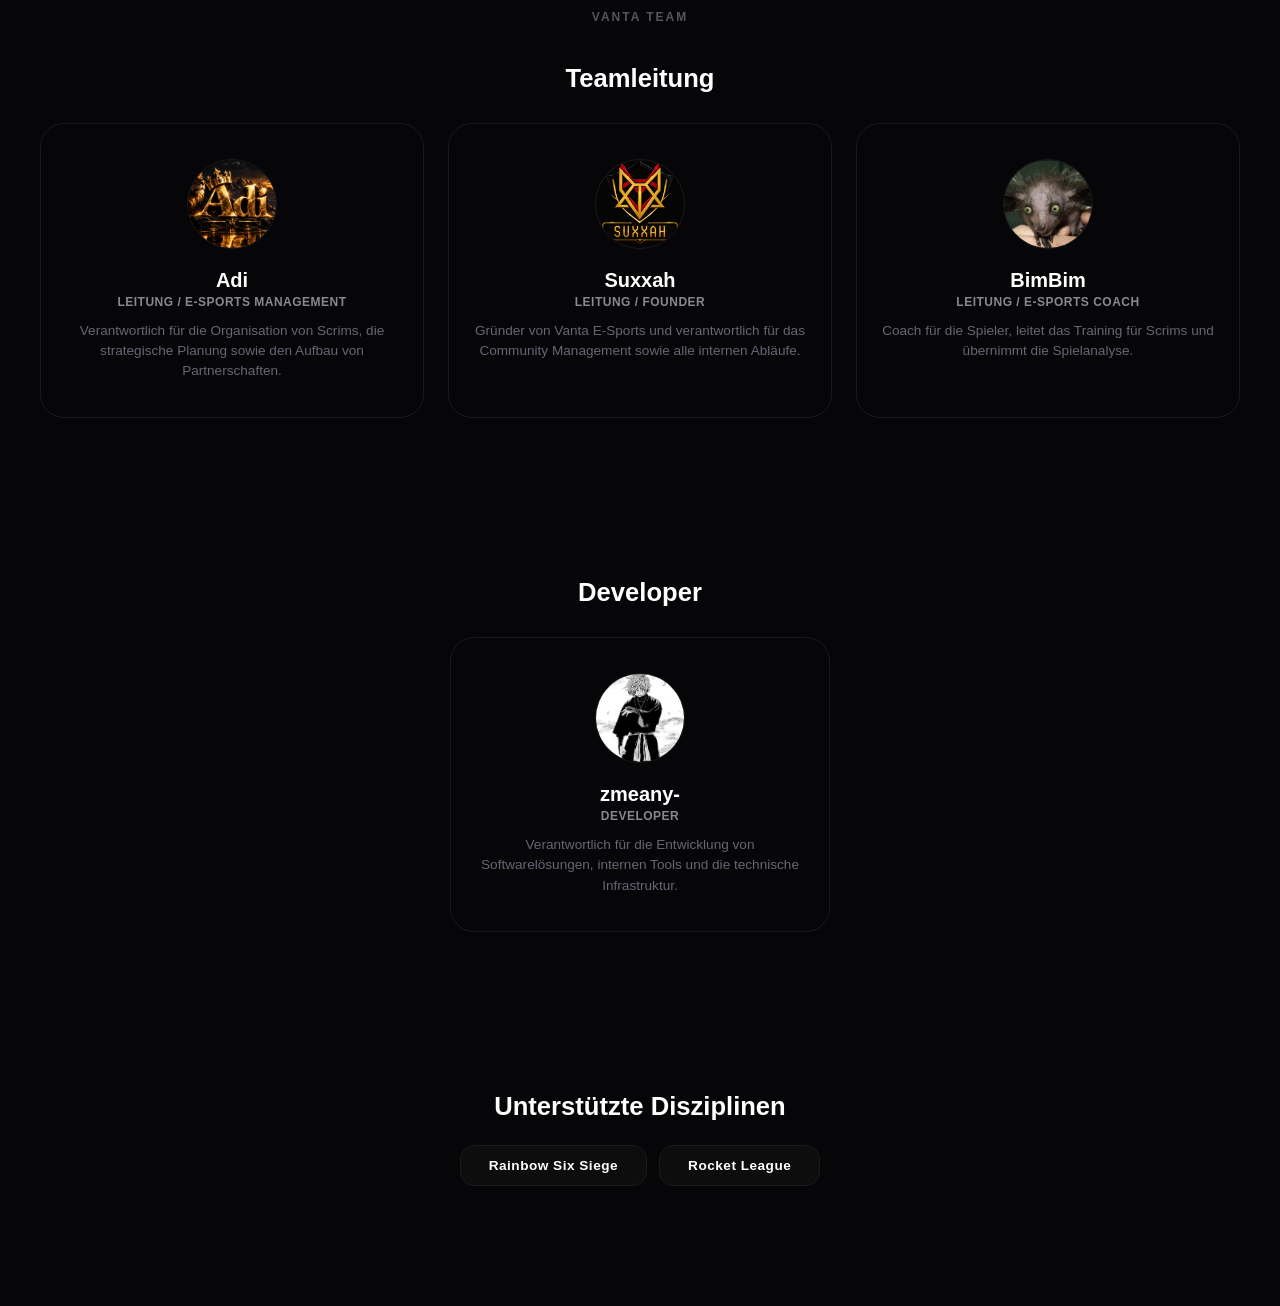
==== commit 1f4628ff: "Remove commented 'Teams' navigation section Removed commented-out 'Teams' navigation section from th" ====
--- a/index.html
+++ b/index.html
@@ -25,7 +25,7 @@
                 <a href="/index.html" class="nav-link">Home</a>
             </li>
 
-            <!--
+            
             <li class="nav-item">
                 <span class="nav-link">Teams ▾</span>
                 <ul class="dropdown-menu">
@@ -41,7 +41,7 @@
             <li class="nav-item">
                 <a href="faqs.html" class="nav-link">FAQs</a>
             </li>
-            -->
+            
         </ul>
             
         <div class="nav-actions">
--- a/css/style.css
+++ b/css/style.css
@@ -1,164 +1,164 @@
-/* Globale Einstellungen */
-* {
-    box-sizing: border-box;
-    margin: 0;
-    padding: 0;
-}
-
-#space-background {
-    position: fixed;
-    top: 0;
-    left: 0;
-    width: 100vw;
-    height: 100vh;
-    z-index: -1;
-    pointer-events: none;
-    /* HIER GEÄNDERT: Ein moderner, edler Dunkelblau-Ton statt Tiefschwarz */
-    background-color: #08080a; 
-}
-
-
-/* --- DER NEUE ULTRAMINIMALISTISCHE HINTERGRUND --- */
-body {
-    position: relative;
-    /* Ein edles, extrem dunkles Anthrazit-Mattschwarz */
-    background-color: #060608; 
-    
-    /* Ein ganz dezenter, rauchig-blauer Lichtschein genau in der Mitte der Seite */
-    background-image: radial-gradient(circle at 50% 30%, #0d111a 0%, #060608 70%);
-    background-attachment: fixed; /* Lichtschein bleibt beim Scrollen an Ort und Stelle */
-    
-    color: #ffffff;
-    font-family: -apple-system, BlinkMacSystemFont, 'Segoe UI', Roboto, sans-serif;
-    padding-top: 140px; 
-    overflow-x: hidden;
-    
-    /* Smooth In beim Laden der Seite */
-    animation: fadeInPage 1.2s ease-out forwards;
-}
-
-@keyframes fadeInPage {
-    from { opacity: 0; }
-    to { opacity: 1; }
-}
-
-
-/* Die schwebende Navbar aus deinem Beispielbild */
-.navbar {
-    position: fixed;
-    top: 30px;
-    left: 50%;
-    transform: translateX(-50%);
-    width: 95%;
-    max-width: 1100px;
-    background-color: #0d0d0d; /* Sehr dunkles Anthrazit */
-    border: 1px solid #1a1a1a; /* Der feine, dezente Rand */
-    padding: 8px 12px;         /* Weniger Innenabstand oben/unten für einen schlanken Look */
-    border-radius: 100px;      /* Komplett rund herum abgerundet */
-    display: flex;
-    align-items: center;
-    justify-content: space-between;
-    z-index: 1000;
-    box-shadow: 0 20px 40px rgba(0, 0, 0, 0.7);
-}
-
-/* Linker Bereich: Rundes Logo wie im Beispiel */
-.nav-logo {
-    display: flex;
-    align-items: center;
-    gap: 12px;
-    text-decoration: none;
-    color: #ffffff;
-    font-weight: 600;
-    font-size: 1.1rem;
-    padding-left: 6px;
-}
-
-/* Macht dein weißes Logo rund mit schwarzem Icon-Effekt oder hält es sauber im Kreis */
-.nav-logo img {
-    height: 40px;
-    width: 40px;
-    background-color: #050505; /* Weißer Kreis-Hintergrund wie im Bild */
-    border-radius: 50%;
-    padding: 6px;              /* Abstand zum Rand des Kreises */
-    object-fit: contain;
-}
-
-/* Mittlerer Bereich: Links & Dropdown */
-.nav-menu {
-    display: flex;
-    align-items: center;
-    list-style: none;
-    gap: 28px;
-}
-
-.nav-item {
-    position: relative;
-}
-
-.nav-link {
-    color: #cccccc; /* Etwas helleres Grau für bessere Lesbarkeit */
-    text-decoration: none;
-    font-size: 0.95rem;
-    font-weight: 400;
-    transition: color 0.2s ease;
-    cursor: pointer;
-}
-
-.nav-link:hover {
-    color: #ffffff;
-}
-
-/* --- DROPDOWN DESIGN --- */
-.dropdown-menu {
-    position: absolute;
-    top: 140%;
-    left: 50%;
-    transform: translateX(-50%) translateY(10px);
-    background-color: #0d0d0d;
-    border: 1px solid #1a1a1a;
-    border-radius: 14px;
-    list-style: none;
-    padding: 6px 0;
-    min-width: 150px;
-    box-shadow: 0 10px 25px rgba(0,0,0,0.8);
-    opacity: 0;
-    visibility: hidden;
-    transition: all 0.2s ease;
-}
-
-.nav-item:hover .dropdown-menu {
-    opacity: 1;
-    visibility: visible;
-    transform: translateX(-50%) translateY(0);
-}
-
-.dropdown-item a {
-    display: block;
-    color: #a0a0a0;
-    text-decoration: none;
-    padding: 10px 20px;
-    font-size: 0.9rem;
-    transition: all 0.2s ease;
-}
-
-.dropdown-item a:hover {
-    color: #ffffff;
-    background-color: #161616;
-}
-
-/* Rechter Bereich: Kapsel-Button für Discord */
-.nav-btn-discord {
-    background-color: #ffffff;
-    color: #000000;
-    text-decoration: none;
-    font-size: 0.9rem;
-    font-weight: 500;
-    padding: 10px 28px;
-    border-radius: 100px; /* Perfekte Kapsel-Form wie das "Sign Up" im Bild */
-    transition: background-color 0.2s ease;
-}
-
-.nav-btn-discord:hover {
-    background-color: #e0e0e0;
-}
+/* Globale Einstellungen */
+* {
+    box-sizing: border-box;
+    margin: 0;
+    padding: 0;
+}
+
+#space-background {
+    position: fixed;
+    top: 0;
+    left: 0;
+    width: 100vw;
+    height: 100vh;
+    z-index: -1;
+    pointer-events: none;
+    /* HIER GEÄNDERT: Ein moderner, edler Dunkelblau-Ton statt Tiefschwarz */
+    background-color: #08080a; 
+}
+
+
+/* --- DER NEUE ULTRAMINIMALISTISCHE HINTERGRUND --- */
+body {
+    position: relative;
+    /* Ein edles, extrem dunkles Anthrazit-Mattschwarz */
+    background-color: #060608; 
+    
+    /* Ein ganz dezenter, rauchig-blauer Lichtschein genau in der Mitte der Seite */
+    background-image: radial-gradient(circle at 50% 30%, #0d111a 0%, #060608 70%);
+    background-attachment: fixed; /* Lichtschein bleibt beim Scrollen an Ort und Stelle */
+    
+    color: #ffffff;
+    font-family: -apple-system, BlinkMacSystemFont, 'Segoe UI', Roboto, sans-serif;
+    padding-top: 140px; 
+    overflow-x: hidden;
+    
+    /* Smooth In beim Laden der Seite */
+    animation: fadeInPage 1.2s ease-out forwards;
+}
+
+@keyframes fadeInPage {
+    from { opacity: 0; }
+    to { opacity: 1; }
+}
+
+
+/* Die schwebende Navbar aus deinem Beispielbild */
+.navbar {
+    position: fixed;
+    top: 30px;
+    left: 50%;
+    transform: translateX(-50%);
+    width: 95%;
+    max-width: 1100px;
+    background-color: #0d0d0d; /* Sehr dunkles Anthrazit */
+    border: 1px solid #1a1a1a; /* Der feine, dezente Rand */
+    padding: 8px 12px;         /* Weniger Innenabstand oben/unten für einen schlanken Look */
+    border-radius: 100px;      /* Komplett rund herum abgerundet */
+    display: flex;
+    align-items: center;
+    justify-content: space-between;
+    z-index: 1000;
+    box-shadow: 0 20px 40px rgba(0, 0, 0, 0.7);
+}
+
+/* Linker Bereich: Rundes Logo wie im Beispiel */
+.nav-logo {
+    display: flex;
+    align-items: center;
+    gap: 12px;
+    text-decoration: none;
+    color: #ffffff;
+    font-weight: 600;
+    font-size: 1.1rem;
+    padding-left: 6px;
+}
+
+/* Macht dein weißes Logo rund mit schwarzem Icon-Effekt oder hält es sauber im Kreis */
+.nav-logo img {
+    height: 40px;
+    width: 40px;
+    background-color: #050505; /* Weißer Kreis-Hintergrund wie im Bild */
+    border-radius: 50%;
+    padding: 6px;              /* Abstand zum Rand des Kreises */
+    object-fit: contain;
+}
+
+/* Mittlerer Bereich: Links & Dropdown */
+.nav-menu {
+    display: flex;
+    align-items: center;
+    list-style: none;
+    gap: 28px;
+}
+
+.nav-item {
+    position: relative;
+}
+
+.nav-link {
+    color: #cccccc; /* Etwas helleres Grau für bessere Lesbarkeit */
+    text-decoration: none;
+    font-size: 0.95rem;
+    font-weight: 400;
+    transition: color 0.2s ease;
+    cursor: pointer;
+}
+
+.nav-link:hover {
+    color: #ffffff;
+}
+
+/* --- DROPDOWN DESIGN --- */
+.dropdown-menu {
+    position: absolute;
+    top: 140%;
+    left: 50%;
+    transform: translateX(-50%) translateY(10px);
+    background-color: #0d0d0d;
+    border: 1px solid #1a1a1a;
+    border-radius: 14px;
+    list-style: none;
+    padding: 6px 0;
+    min-width: 150px;
+    box-shadow: 0 10px 25px rgba(0,0,0,0.8);
+    opacity: 0;
+    visibility: hidden;
+    transition: all 0.2s ease;
+}
+
+.nav-item:hover .dropdown-menu {
+    opacity: 1;
+    visibility: visible;
+    transform: translateX(-50%) translateY(0);
+}
+
+.dropdown-item a {
+    display: block;
+    color: #a0a0a0;
+    text-decoration: none;
+    padding: 10px 20px;
+    font-size: 0.9rem;
+    transition: all 0.2s ease;
+}
+
+.dropdown-item a:hover {
+    color: #ffffff;
+    background-color: #161616;
+}
+
+/* Rechter Bereich: Kapsel-Button für Discord */
+.nav-btn-discord {
+    background-color: #ffffff;
+    color: #000000;
+    text-decoration: none;
+    font-size: 0.9rem;
+    font-weight: 500;
+    padding: 10px 28px;
+    border-radius: 100px; /* Perfekte Kapsel-Form wie das "Sign Up" im Bild */
+    transition: background-color 0.2s ease;
+}
+
+.nav-btn-discord:hover {
+    background-color: #e0e0e0;
+}
--- a/css/home.css
+++ b/css/home.css
@@ -1,316 +1,316 @@
-.main-content {
-    width: 95%;
-    max-width: 1200px;
-    margin: 80px auto 120px auto; 
-    display: flex;
-    flex-direction: column;
-    gap: 120px; /* Großer, edler Abstand beim Runterscrollen */
-}
-
-/* Sektions-Badges (Kleine Texte über den Überschriften) */
-.section-badge {
-    display: block;
-    color: #555560;
-    font-size: 0.75rem;
-    font-weight: 700;
-    text-transform: uppercase;
-    letter-spacing: 2px;
-    margin-bottom: 8px;
-    text-align: center; /* Zentriert */
-}
-
-/* ==========================================================================
-   2. HERO SECTION (Komplett zentrierter Einstieg ganz oben)
-   ========================================================================== */
-.hero-section {
-    padding: 80px 0 40px 0;
-    display: flex;
-    flex-direction: column;
-    align-items: center; /* Zentriert alle Elemente horizontal */
-    text-align: center;   /* Zentriert den Text selbst */
-}
-
-.hero-badge {
-    display: inline-block;
-    background-color: rgba(255, 255, 255, 0);
-    color: #888890;
-    font-size: 0.75rem;
-    font-weight: 700;
-    text-transform: uppercase;
-    letter-spacing: 1.5px;
-    padding: 6px 16px;
-    border-radius: 100px;
-    margin-bottom: 24px;
-}
-
-.hero-title {
-    font-size: 4rem; 
-    font-weight: 900;
-    line-height: 1.1;
-    letter-spacing: -1.5px;
-    color: #ffffff;
-    max-width: 850px; /* Verhindert, dass der Titel zu breit bricht */
-}
-
-/* Edler Carbon-Verlauf für den Teamnamen */
-.hero-title .highlight {
-    background: linear-gradient(180deg, #ffffff 40%, #444450 100%);
-    background-clip: text;
-    -webkit-background-clip: text;
-    -webkit-text-fill-color: transparent;
-}
-
-.hero-subtitle {
-    font-size: 1.1rem;
-    color: #888895;
-    line-height: 1.6;
-    margin-top: 24px;
-    max-width: 600px; /* Hält den Text kompakt in der Mitte */
-}
-
-.hero-cta-group {
-    display: flex;
-    justify-content: center; /* Zentriert die Buttons nebeneinander */
-    gap: 16px;
-    margin-top: 40px;
-}
-
-.btn-primary {
-    display: inline-block;
-    background-color: #ffffff;
-    color: #000000;
-    text-decoration: none;
-    font-size: 0.85rem;
-    font-weight: 700;
-    text-transform: uppercase;
-    letter-spacing: 0.5px;
-    padding: 16px 36px;
-    border-radius: 14px;
-    transition: all 0.2s ease;
-}
-
-.btn-primary:hover {
-    background-color: #e0e0e5;
-    transform: translateY(-2px);
-}
-
-.btn-secondary {
-    display: inline-block;
-    background-color: transparent;
-    color: #ffffff;
-    border: 1px solid rgba(255, 255, 255, 0.12);
-    text-decoration: none;
-    font-size: 0.85rem;
-    font-weight: 700;
-    text-transform: uppercase;
-    letter-spacing: 0.5px;
-    padding: 16px 36px;
-    border-radius: 14px;
-    transition: all 0.2s ease;
-}
-
-.btn-secondary:hover {
-    background-color: rgba(255, 255, 255, 0.04);
-    border-color: rgba(255, 255, 255, 0.5);
-    transform: translateY(-2px);
-}
-
-/* ==========================================================================
-   3. ABOUT SECTION (Zentriertes Layout beim Runterscrollen)
-   ========================================================================== */
-.about-section {
-    display: flex;
-    flex-direction: column;
-    align-items: center;
-    text-align: center;
-    border-top: 1px solid rgba(255, 255, 255, 0.03);
-    padding-top: 80px;
-}
-
-.about-header h2 {
-    font-size: 2.5rem;
-    font-weight: 900;
-    letter-spacing: -0.5px;
-    margin-bottom: 4px;
-}
-
-.about-subheading {
-    font-size: 1.2rem;
-    font-weight: 600;
-    color: #888895;
-    margin-bottom: 30px;
-}
-
-.about-body {
-    max-width: 850px; /* Hält den gesamten Block schön lesbar zentriert */
-}
-
-.about-body .accent-text {
-    font-size: 1.4rem;
-    font-weight: 600;
-    line-height: 1.5;
-    color: #ffffff;
-    margin-bottom: 30px;
-}
-
-/* Die beiden Textblöcke stehen nebeneinander, sind aber in sich zentriert */
-.about-body .secondary-text {
-    display: grid;
-    grid-template-columns: 1fr 1fr;
-    gap: 30px;
-    color: #666670;
-    font-size: 0.95rem;
-    line-height: 1.6;
-    text-align: center;
-}
-
-/* ==========================================================================
-   4. THE 3 INFO CARDS (Perfekt zentriert im Layout)
-   ========================================================================== */
-.cards-grid {
-    display: grid;
-    grid-template-columns: repeat(auto-fit, minmax(280px, 1fr));
-    gap: 20px;
-}
-
-.info-card {
-    background-color: #0d0d0d00;
-    border: 1px solid #1a1a1a;
-    border-radius: 20px;
-    padding: 35px 25px;
-    text-align: center; /* Inhalt der Karten zentriert */
-    transition: all 0.3s ease;
-}
-
-.card-num {
-    font-size: 0.8rem;
-    font-weight: 700;
-    color: rgba(255, 255, 255, 0.15);
-    margin-bottom: 15px;
-    /* HIER GEÄNDERT: "monospace" entfernt, damit es die Plus Jakarta Sans nutzt */
-    letter-spacing: 1px;
-}
-
-.info-card h3 {
-    font-size: 1.2rem;
-    font-weight: 700;
-    color: #ffffff;
-    margin-bottom: 10px;
-}
-
-.info-card p {
-    color: #666670;
-    font-size: 0.9rem;
-    line-height: 1.6;
-}
-
-.info-card:hover {
-    transform: translateY(-4px);
-    border-color: rgba(255, 255, 255, 0.2);
-    background-color: #121216;
-}
-
-/* ==========================================================================
-   5. TEAMLEITUNG & DEVELOPER CARDS (Bereits zentriert)
-   ========================================================================== */
-.management-grid {
-    display: grid;
-    grid-template-columns: repeat(auto-fit, minmax(280px, 1fr));
-    gap: 24px;
-    margin-top: 30px;
-}
-
-.dev-single-center {
-    grid-template-columns: 1fr;
-    max-width: 380px;
-    margin: 30px auto 0 auto;
-}
-
-.member-card {
-    background-color: #0d0d0d00;
-    border: 1px solid #1a1a1a;
-    border-radius: 24px;
-    padding: 35px 25px;
-    text-align: center;
-    transition: all 0.3s ease;
-}
-
-.member-card:hover {
-    transform: translateY(-4px);
-    border-color: rgba(255, 255, 255, 0.2);
-    background-color: #121216;
-}
-
-.member-avatar-wrapper {
-    width: 90px;
-    height: 90px;
-    margin: 0 auto 20px auto;
-    border-radius: 50%;
-    background-color: #050505;
-    border: 1px solid #1a1a1a;
-    overflow: hidden;
-}
-
-.member-avatar {
-    width: 100%;
-    height: 100%;
-    object-fit: cover;
-}
-
-.member-name {
-    font-size: 1.25rem;
-    font-weight: 700;
-    color: #ffffff;
-}
-
-.member-role {
-    display: inline-block;
-    font-size: 0.75rem;
-    font-weight: 600;
-    color: #888890;
-    text-transform: uppercase;
-    letter-spacing: 0.5px;
-    margin-bottom: 12px;
-}
-
-.member-bio {
-    color: #666675;
-    font-size: 0.85rem;
-    line-height: 1.5;
-}
-
-.section-heading-small {
-    font-size: 1.6rem;
-    font-weight: 800;
-    text-align: center;
-    margin-top: 40px;
-}
-
-/* ==========================================================================
-   6. DISZIPLINEN BADGES
-   ========================================================================== */
-.games-badge-container {
-    display: flex;
-    justify-content: center;
-    gap: 12px;
-    flex-wrap: wrap;
-    margin-top: 24px;
-}
-
-.game-mini-badge {
-    background-color: #0d0d0d;
-    border: 1px solid #1a1a1a;
-    color: #ffffff;
-    font-size: 0.85rem;
-    font-weight: 600;
-    padding: 12px 28px;
-    border-radius: 14px;
-    letter-spacing: 0.5px;
-}
-
-/* MOBILE ANPASSUNGEN */
-@media (max-width: 900px) {
-    .about-body .secondary-text { grid-template-columns: 1fr; }
-    .hero-title { font-size: 2.5rem; }
-    .hero-cta-group { flex-direction: column; width: 100%; max-width: 300px; }
-}
+.main-content {
+    width: 95%;
+    max-width: 1200px;
+    margin: 80px auto 120px auto; 
+    display: flex;
+    flex-direction: column;
+    gap: 120px; /* Großer, edler Abstand beim Runterscrollen */
+}
+
+/* Sektions-Badges (Kleine Texte über den Überschriften) */
+.section-badge {
+    display: block;
+    color: #555560;
+    font-size: 0.75rem;
+    font-weight: 700;
+    text-transform: uppercase;
+    letter-spacing: 2px;
+    margin-bottom: 8px;
+    text-align: center; /* Zentriert */
+}
+
+/* ==========================================================================
+   2. HERO SECTION (Komplett zentrierter Einstieg ganz oben)
+   ========================================================================== */
+.hero-section {
+    padding: 80px 0 40px 0;
+    display: flex;
+    flex-direction: column;
+    align-items: center; /* Zentriert alle Elemente horizontal */
+    text-align: center;   /* Zentriert den Text selbst */
+}
+
+.hero-badge {
+    display: inline-block;
+    background-color: rgba(255, 255, 255, 0);
+    color: #888890;
+    font-size: 0.75rem;
+    font-weight: 700;
+    text-transform: uppercase;
+    letter-spacing: 1.5px;
+    padding: 6px 16px;
+    border-radius: 100px;
+    margin-bottom: 24px;
+}
+
+.hero-title {
+    font-size: 4rem; 
+    font-weight: 900;
+    line-height: 1.1;
+    letter-spacing: -1.5px;
+    color: #ffffff;
+    max-width: 850px; /* Verhindert, dass der Titel zu breit bricht */
+}
+
+/* Edler Carbon-Verlauf für den Teamnamen */
+.hero-title .highlight {
+    background: linear-gradient(180deg, #ffffff 40%, #444450 100%);
+    background-clip: text;
+    -webkit-background-clip: text;
+    -webkit-text-fill-color: transparent;
+}
+
+.hero-subtitle {
+    font-size: 1.1rem;
+    color: #888895;
+    line-height: 1.6;
+    margin-top: 24px;
+    max-width: 600px; /* Hält den Text kompakt in der Mitte */
+}
+
+.hero-cta-group {
+    display: flex;
+    justify-content: center; /* Zentriert die Buttons nebeneinander */
+    gap: 16px;
+    margin-top: 40px;
+}
+
+.btn-primary {
+    display: inline-block;
+    background-color: #ffffff;
+    color: #000000;
+    text-decoration: none;
+    font-size: 0.85rem;
+    font-weight: 700;
+    text-transform: uppercase;
+    letter-spacing: 0.5px;
+    padding: 16px 36px;
+    border-radius: 14px;
+    transition: all 0.2s ease;
+}
+
+.btn-primary:hover {
+    background-color: #e0e0e5;
+    transform: translateY(-2px);
+}
+
+.btn-secondary {
+    display: inline-block;
+    background-color: transparent;
+    color: #ffffff;
+    border: 1px solid rgba(255, 255, 255, 0.12);
+    text-decoration: none;
+    font-size: 0.85rem;
+    font-weight: 700;
+    text-transform: uppercase;
+    letter-spacing: 0.5px;
+    padding: 16px 36px;
+    border-radius: 14px;
+    transition: all 0.2s ease;
+}
+
+.btn-secondary:hover {
+    background-color: rgba(255, 255, 255, 0.04);
+    border-color: rgba(255, 255, 255, 0.5);
+    transform: translateY(-2px);
+}
+
+/* ==========================================================================
+   3. ABOUT SECTION (Zentriertes Layout beim Runterscrollen)
+   ========================================================================== */
+.about-section {
+    display: flex;
+    flex-direction: column;
+    align-items: center;
+    text-align: center;
+    border-top: 1px solid rgba(255, 255, 255, 0.03);
+    padding-top: 80px;
+}
+
+.about-header h2 {
+    font-size: 2.5rem;
+    font-weight: 900;
+    letter-spacing: -0.5px;
+    margin-bottom: 4px;
+}
+
+.about-subheading {
+    font-size: 1.2rem;
+    font-weight: 600;
+    color: #888895;
+    margin-bottom: 30px;
+}
+
+.about-body {
+    max-width: 850px; /* Hält den gesamten Block schön lesbar zentriert */
+}
+
+.about-body .accent-text {
+    font-size: 1.4rem;
+    font-weight: 600;
+    line-height: 1.5;
+    color: #ffffff;
+    margin-bottom: 30px;
+}
+
+/* Die beiden Textblöcke stehen nebeneinander, sind aber in sich zentriert */
+.about-body .secondary-text {
+    display: grid;
+    grid-template-columns: 1fr 1fr;
+    gap: 30px;
+    color: #666670;
+    font-size: 0.95rem;
+    line-height: 1.6;
+    text-align: center;
+}
+
+/* ==========================================================================
+   4. THE 3 INFO CARDS (Perfekt zentriert im Layout)
+   ========================================================================== */
+.cards-grid {
+    display: grid;
+    grid-template-columns: repeat(auto-fit, minmax(280px, 1fr));
+    gap: 20px;
+}
+
+.info-card {
+    background-color: #0d0d0d00;
+    border: 1px solid #1a1a1a;
+    border-radius: 20px;
+    padding: 35px 25px;
+    text-align: center; /* Inhalt der Karten zentriert */
+    transition: all 0.3s ease;
+}
+
+.card-num {
+    font-size: 0.8rem;
+    font-weight: 700;
+    color: rgba(255, 255, 255, 0.15);
+    margin-bottom: 15px;
+    /* HIER GEÄNDERT: "monospace" entfernt, damit es die Plus Jakarta Sans nutzt */
+    letter-spacing: 1px;
+}
+
+.info-card h3 {
+    font-size: 1.2rem;
+    font-weight: 700;
+    color: #ffffff;
+    margin-bottom: 10px;
+}
+
+.info-card p {
+    color: #666670;
+    font-size: 0.9rem;
+    line-height: 1.6;
+}
+
+.info-card:hover {
+    transform: translateY(-4px);
+    border-color: rgba(255, 255, 255, 0.2);
+    background-color: #121216;
+}
+
+/* ==========================================================================
+   5. TEAMLEITUNG & DEVELOPER CARDS (Bereits zentriert)
+   ========================================================================== */
+.management-grid {
+    display: grid;
+    grid-template-columns: repeat(auto-fit, minmax(280px, 1fr));
+    gap: 24px;
+    margin-top: 30px;
+}
+
+.dev-single-center {
+    grid-template-columns: 1fr;
+    max-width: 380px;
+    margin: 30px auto 0 auto;
+}
+
+.member-card {
+    background-color: #0d0d0d00;
+    border: 1px solid #1a1a1a;
+    border-radius: 24px;
+    padding: 35px 25px;
+    text-align: center;
+    transition: all 0.3s ease;
+}
+
+.member-card:hover {
+    transform: translateY(-4px);
+    border-color: rgba(255, 255, 255, 0.2);
+    background-color: #121216;
+}
+
+.member-avatar-wrapper {
+    width: 90px;
+    height: 90px;
+    margin: 0 auto 20px auto;
+    border-radius: 50%;
+    background-color: #050505;
+    border: 1px solid #1a1a1a;
+    overflow: hidden;
+}
+
+.member-avatar {
+    width: 100%;
+    height: 100%;
+    object-fit: cover;
+}
+
+.member-name {
+    font-size: 1.25rem;
+    font-weight: 700;
+    color: #ffffff;
+}
+
+.member-role {
+    display: inline-block;
+    font-size: 0.75rem;
+    font-weight: 600;
+    color: #888890;
+    text-transform: uppercase;
+    letter-spacing: 0.5px;
+    margin-bottom: 12px;
+}
+
+.member-bio {
+    color: #666675;
+    font-size: 0.85rem;
+    line-height: 1.5;
+}
+
+.section-heading-small {
+    font-size: 1.6rem;
+    font-weight: 800;
+    text-align: center;
+    margin-top: 40px;
+}
+
+/* ==========================================================================
+   6. DISZIPLINEN BADGES
+   ========================================================================== */
+.games-badge-container {
+    display: flex;
+    justify-content: center;
+    gap: 12px;
+    flex-wrap: wrap;
+    margin-top: 24px;
+}
+
+.game-mini-badge {
+    background-color: #0d0d0d;
+    border: 1px solid #1a1a1a;
+    color: #ffffff;
+    font-size: 0.85rem;
+    font-weight: 600;
+    padding: 12px 28px;
+    border-radius: 14px;
+    letter-spacing: 0.5px;
+}
+
+/* MOBILE ANPASSUNGEN */
+@media (max-width: 900px) {
+    .about-body .secondary-text { grid-template-columns: 1fr; }
+    .hero-title { font-size: 2.5rem; }
+    .hero-cta-group { flex-direction: column; width: 100%; max-width: 300px; }
+}
